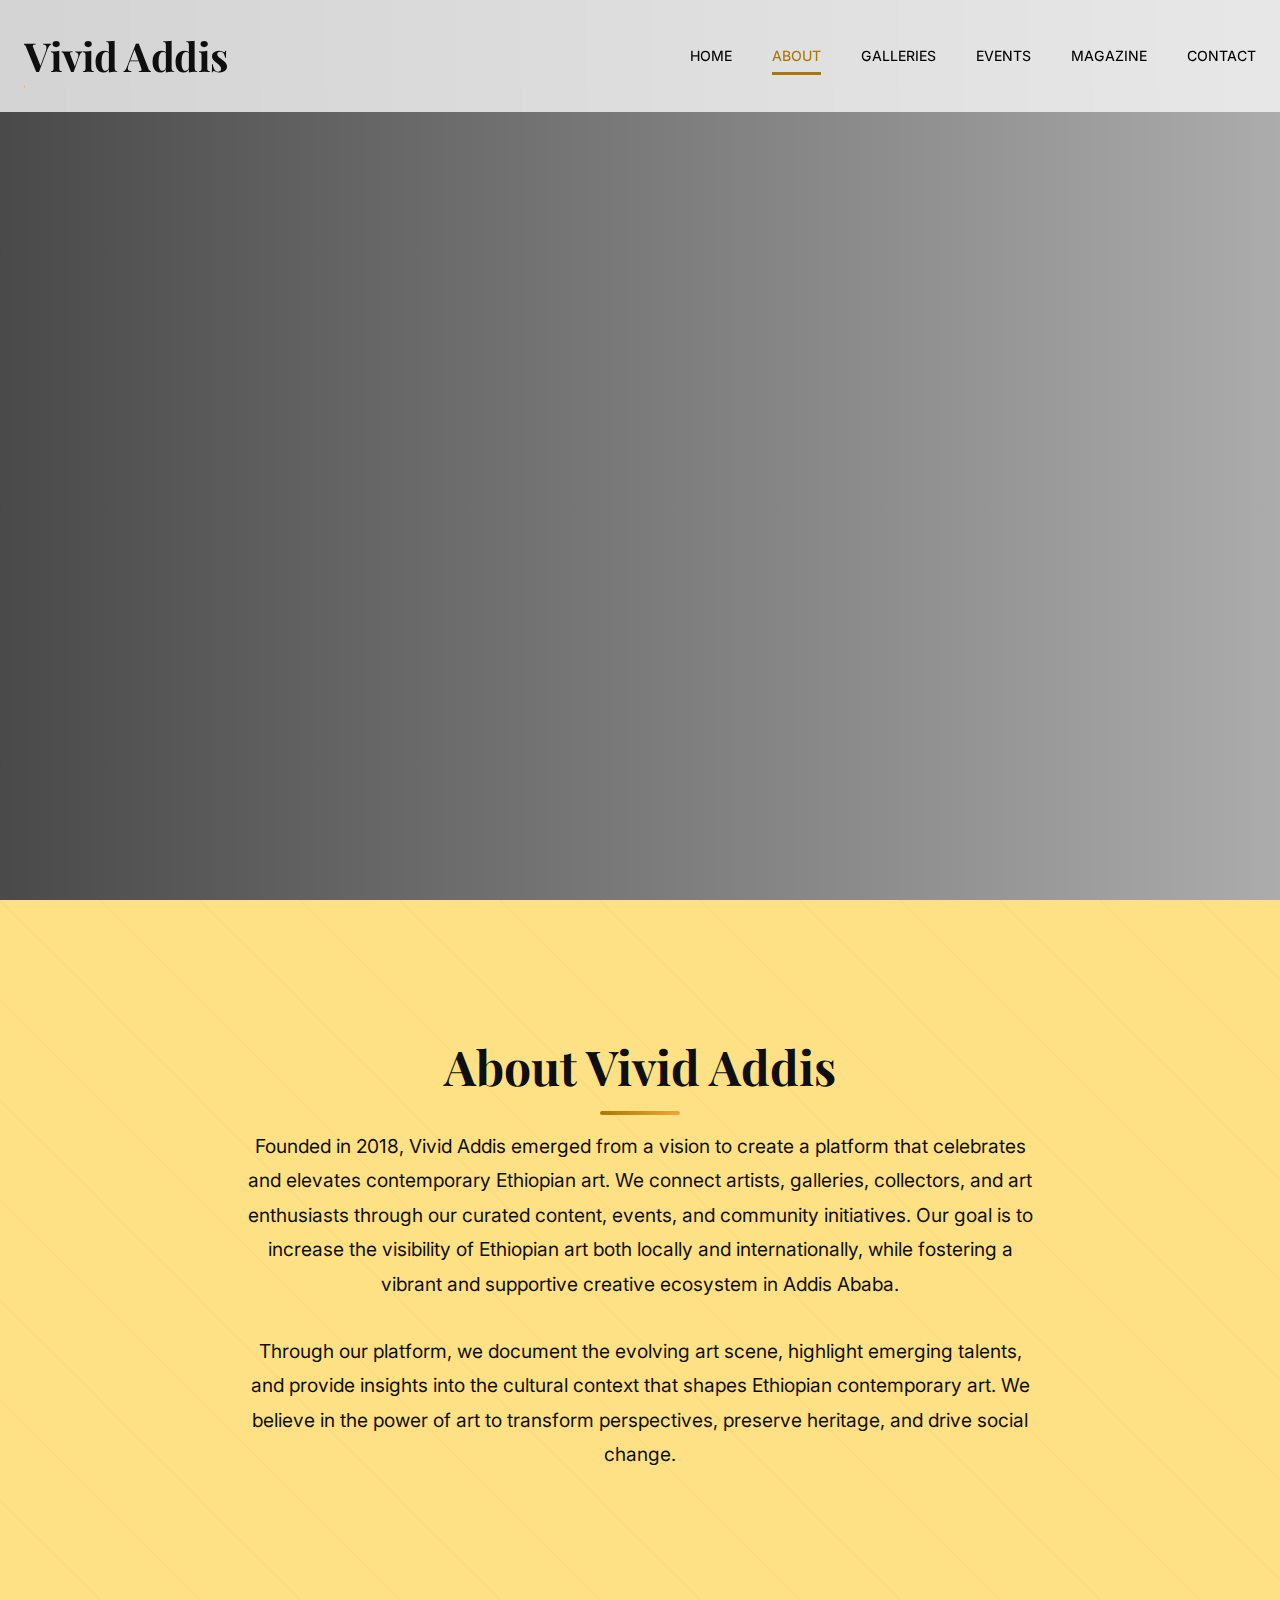
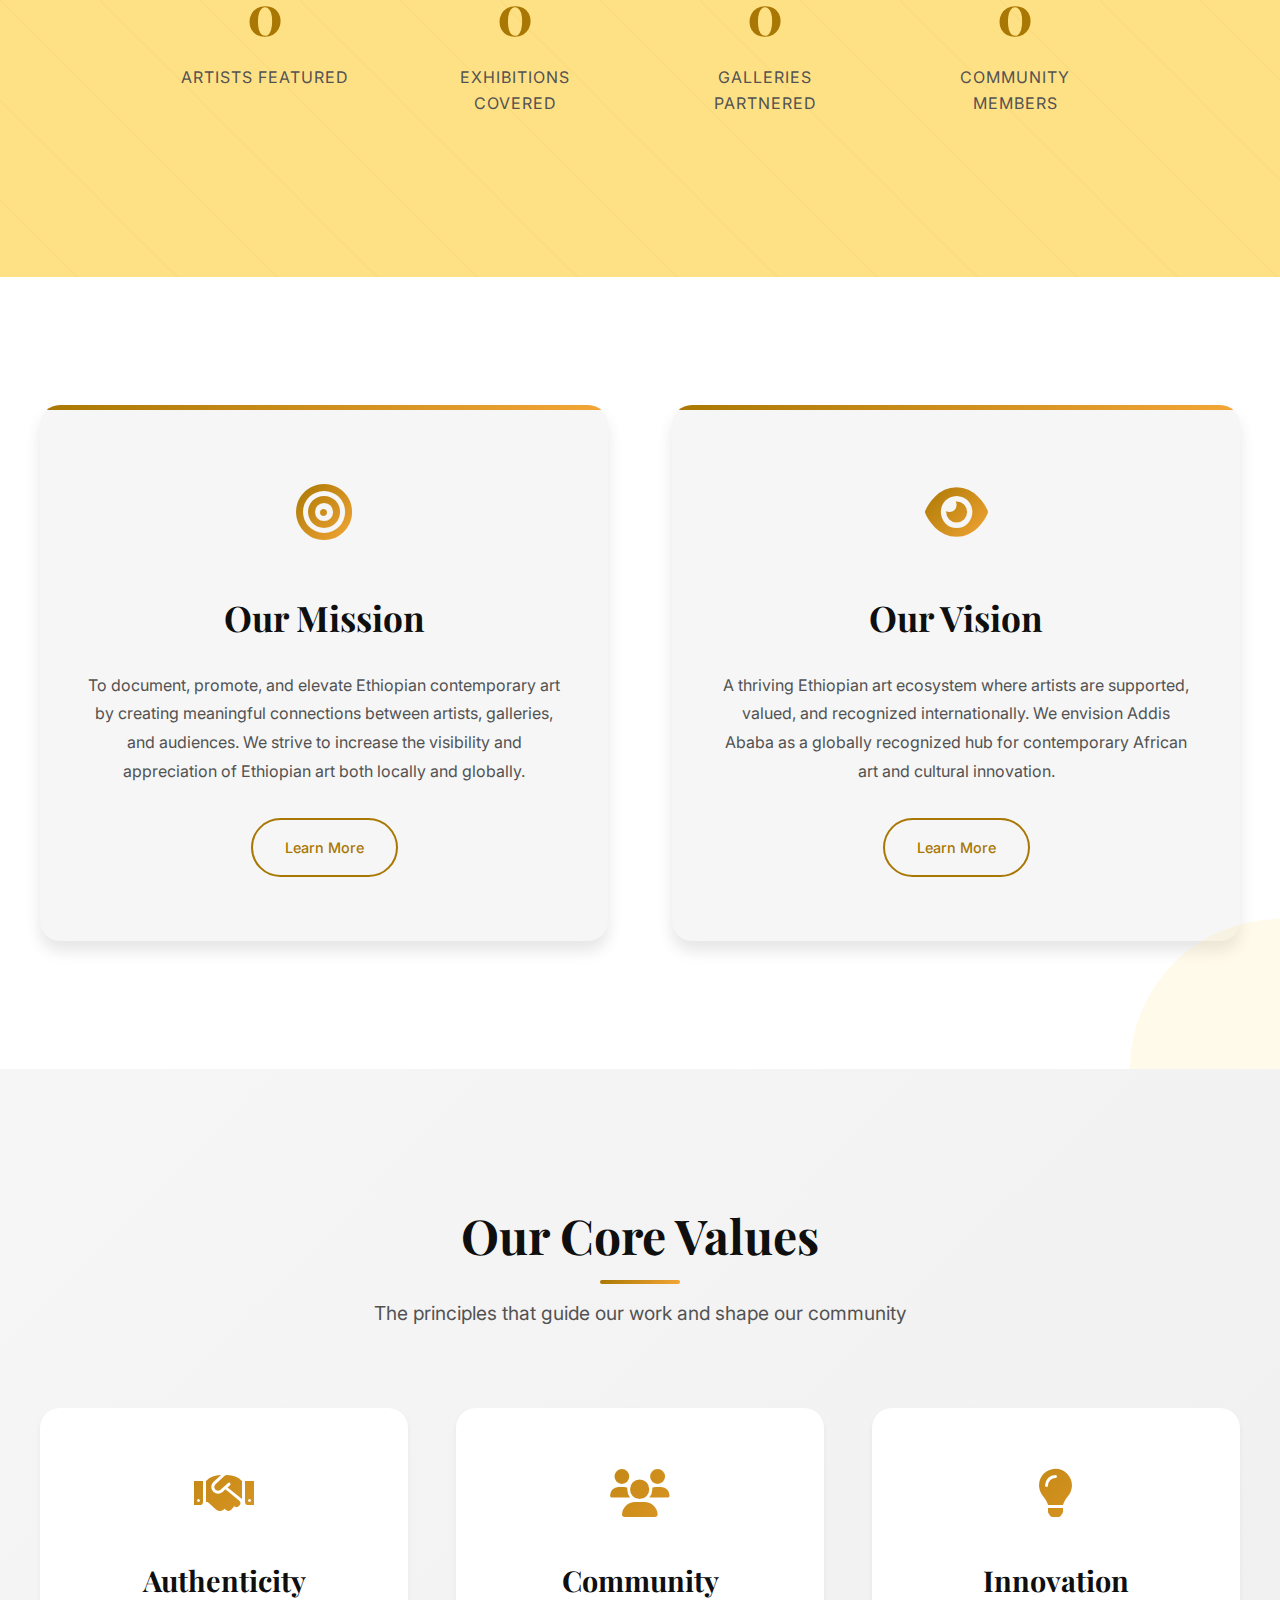
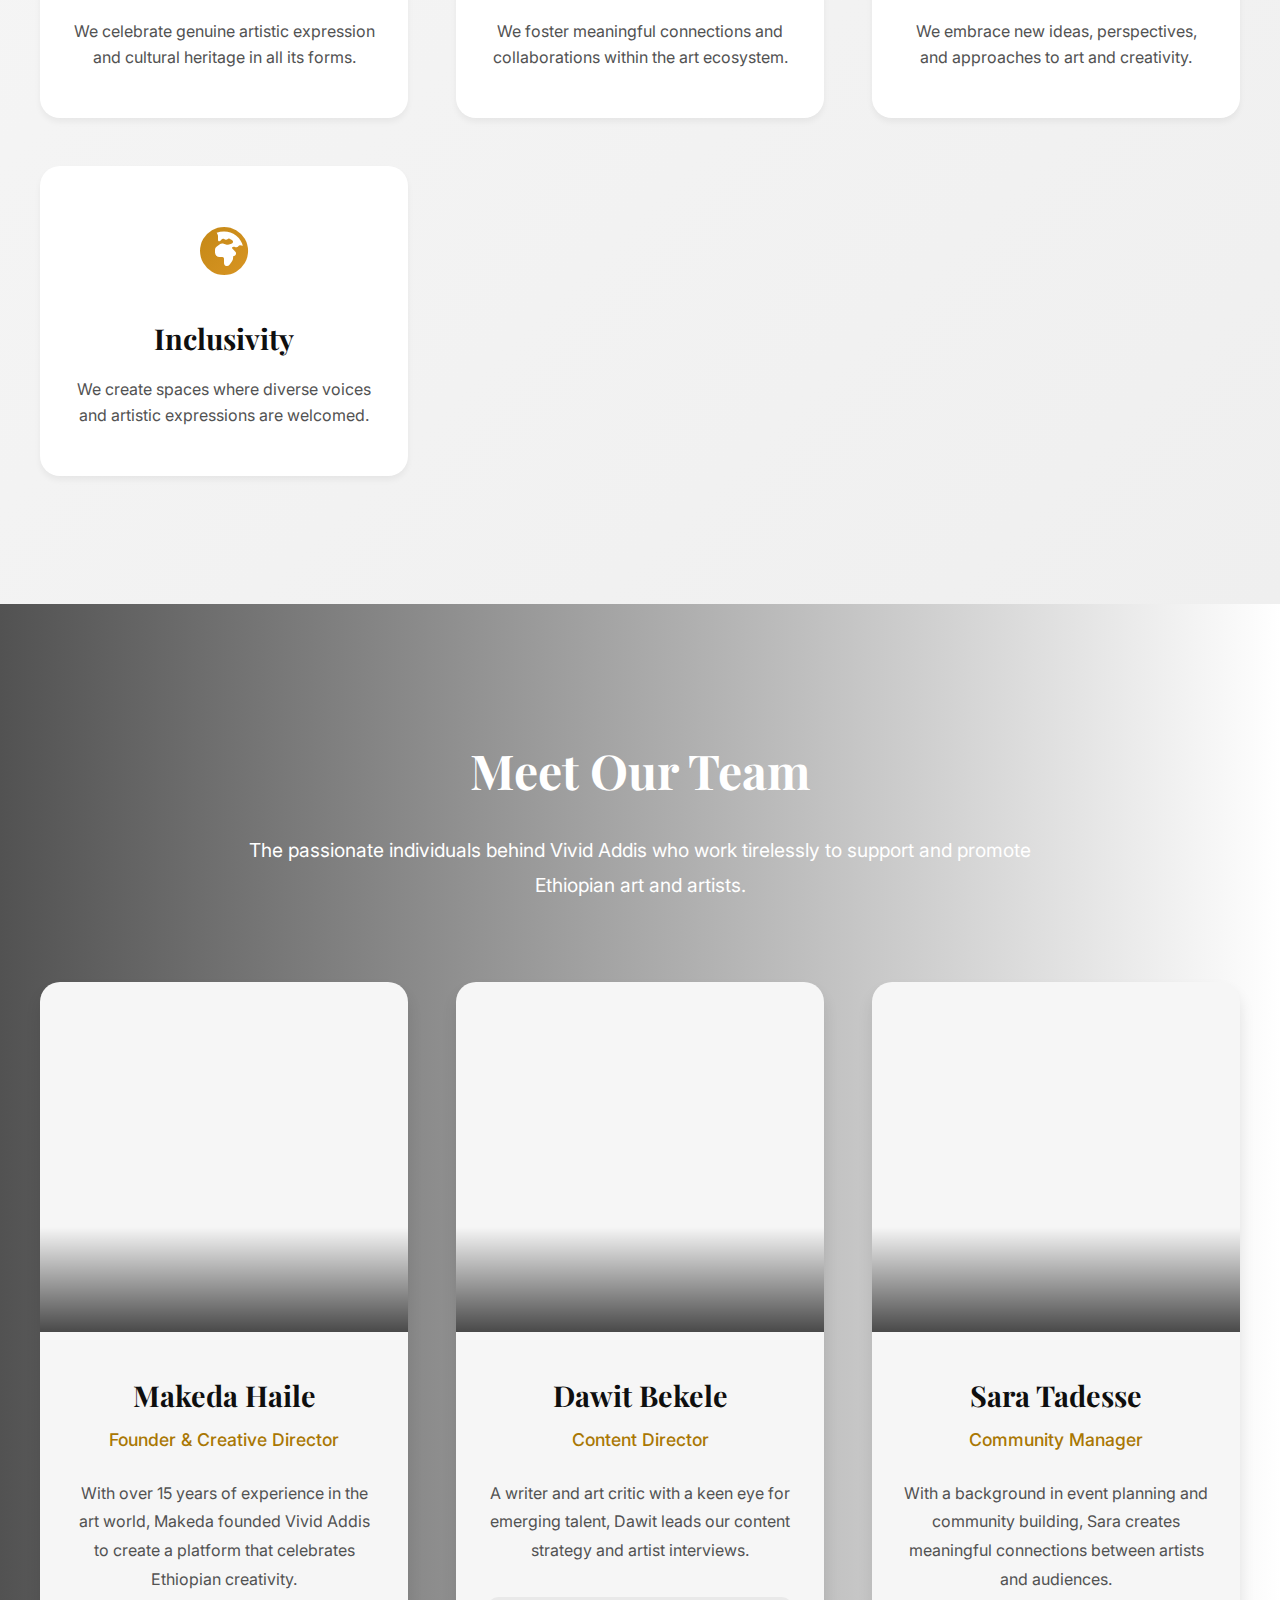
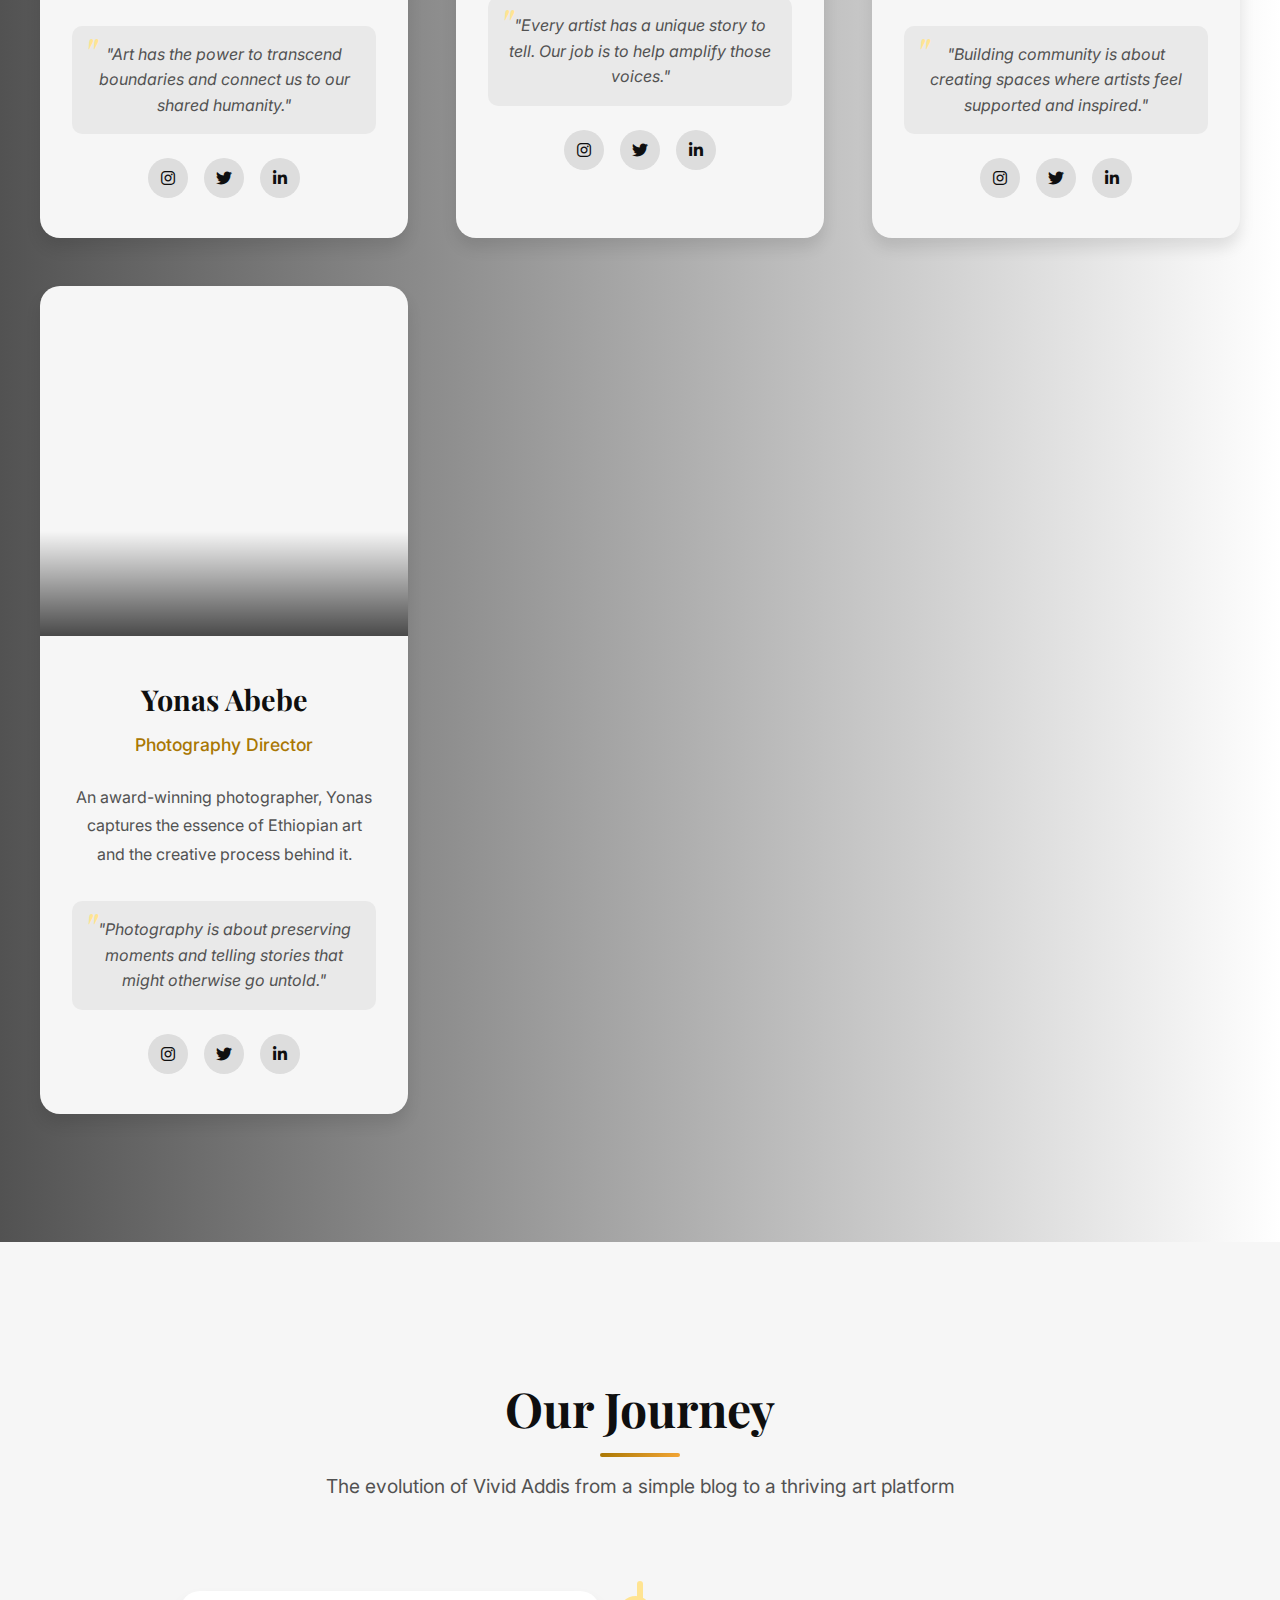
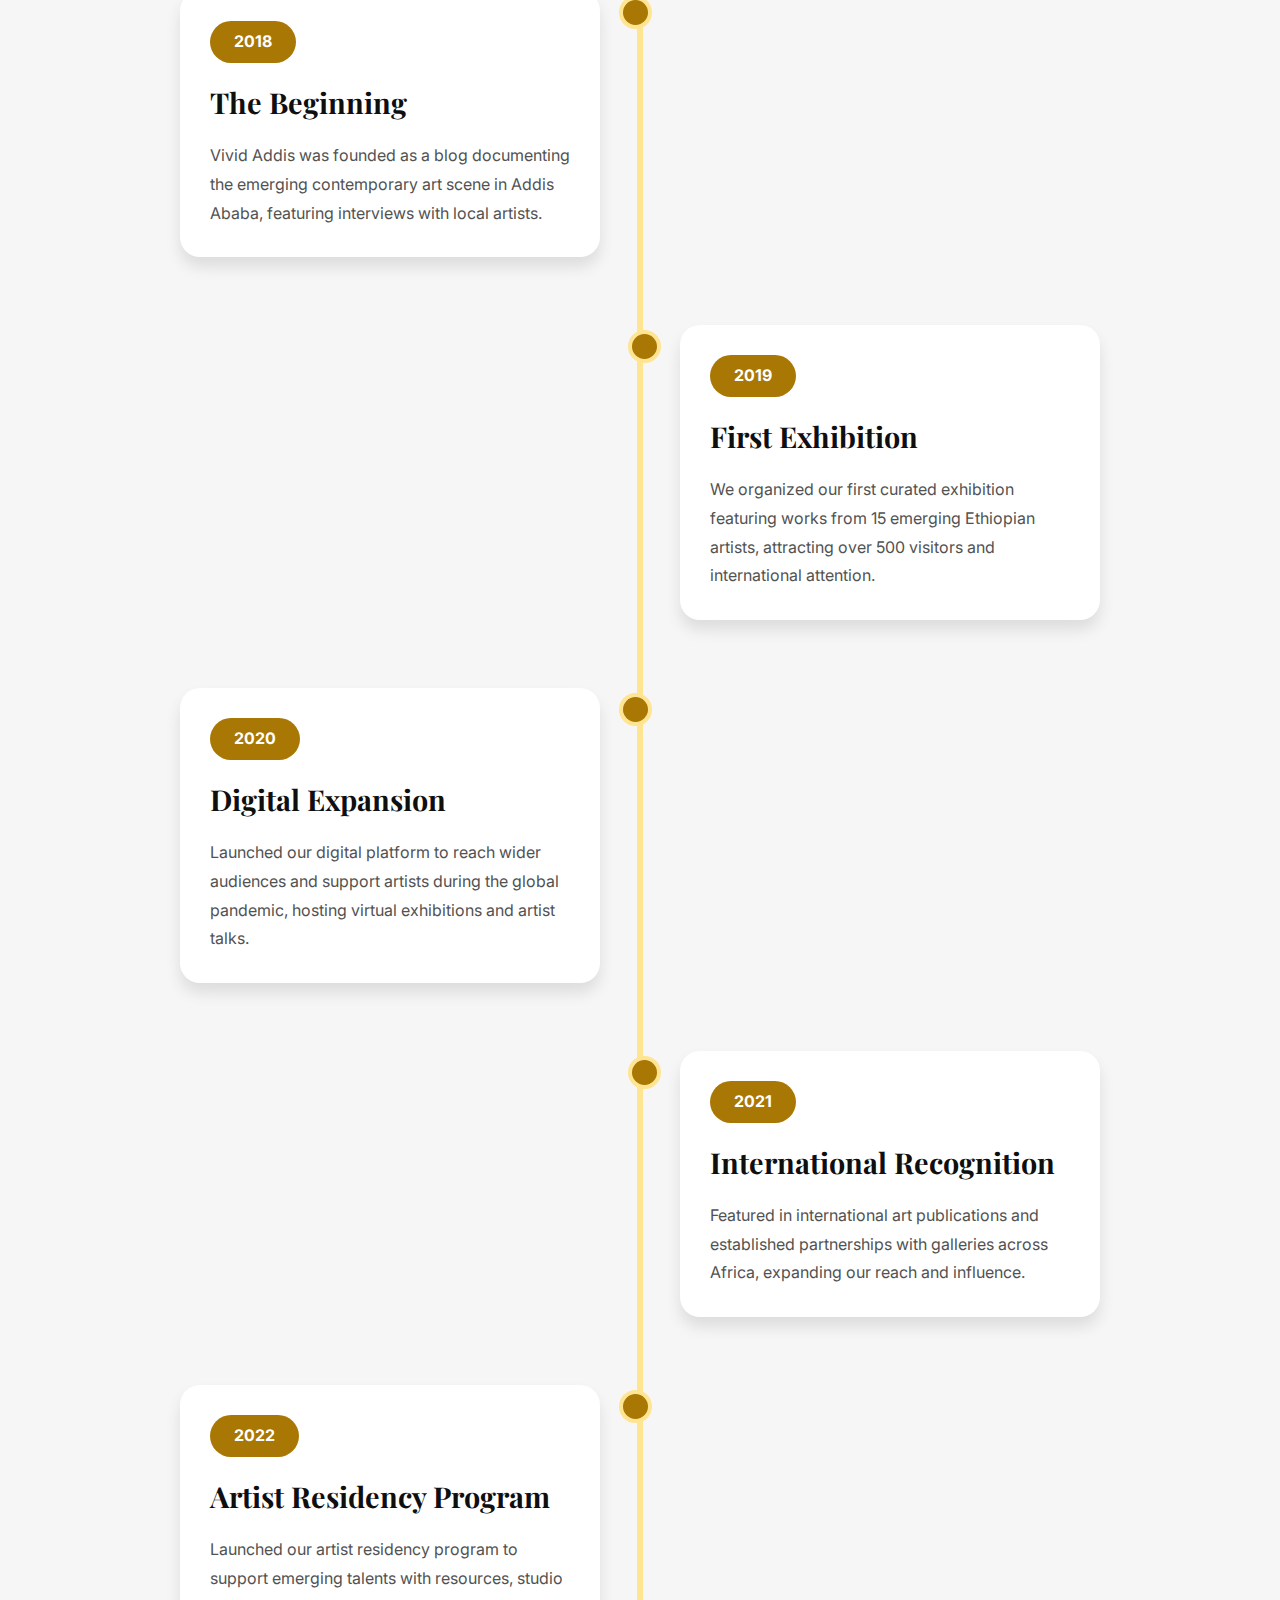
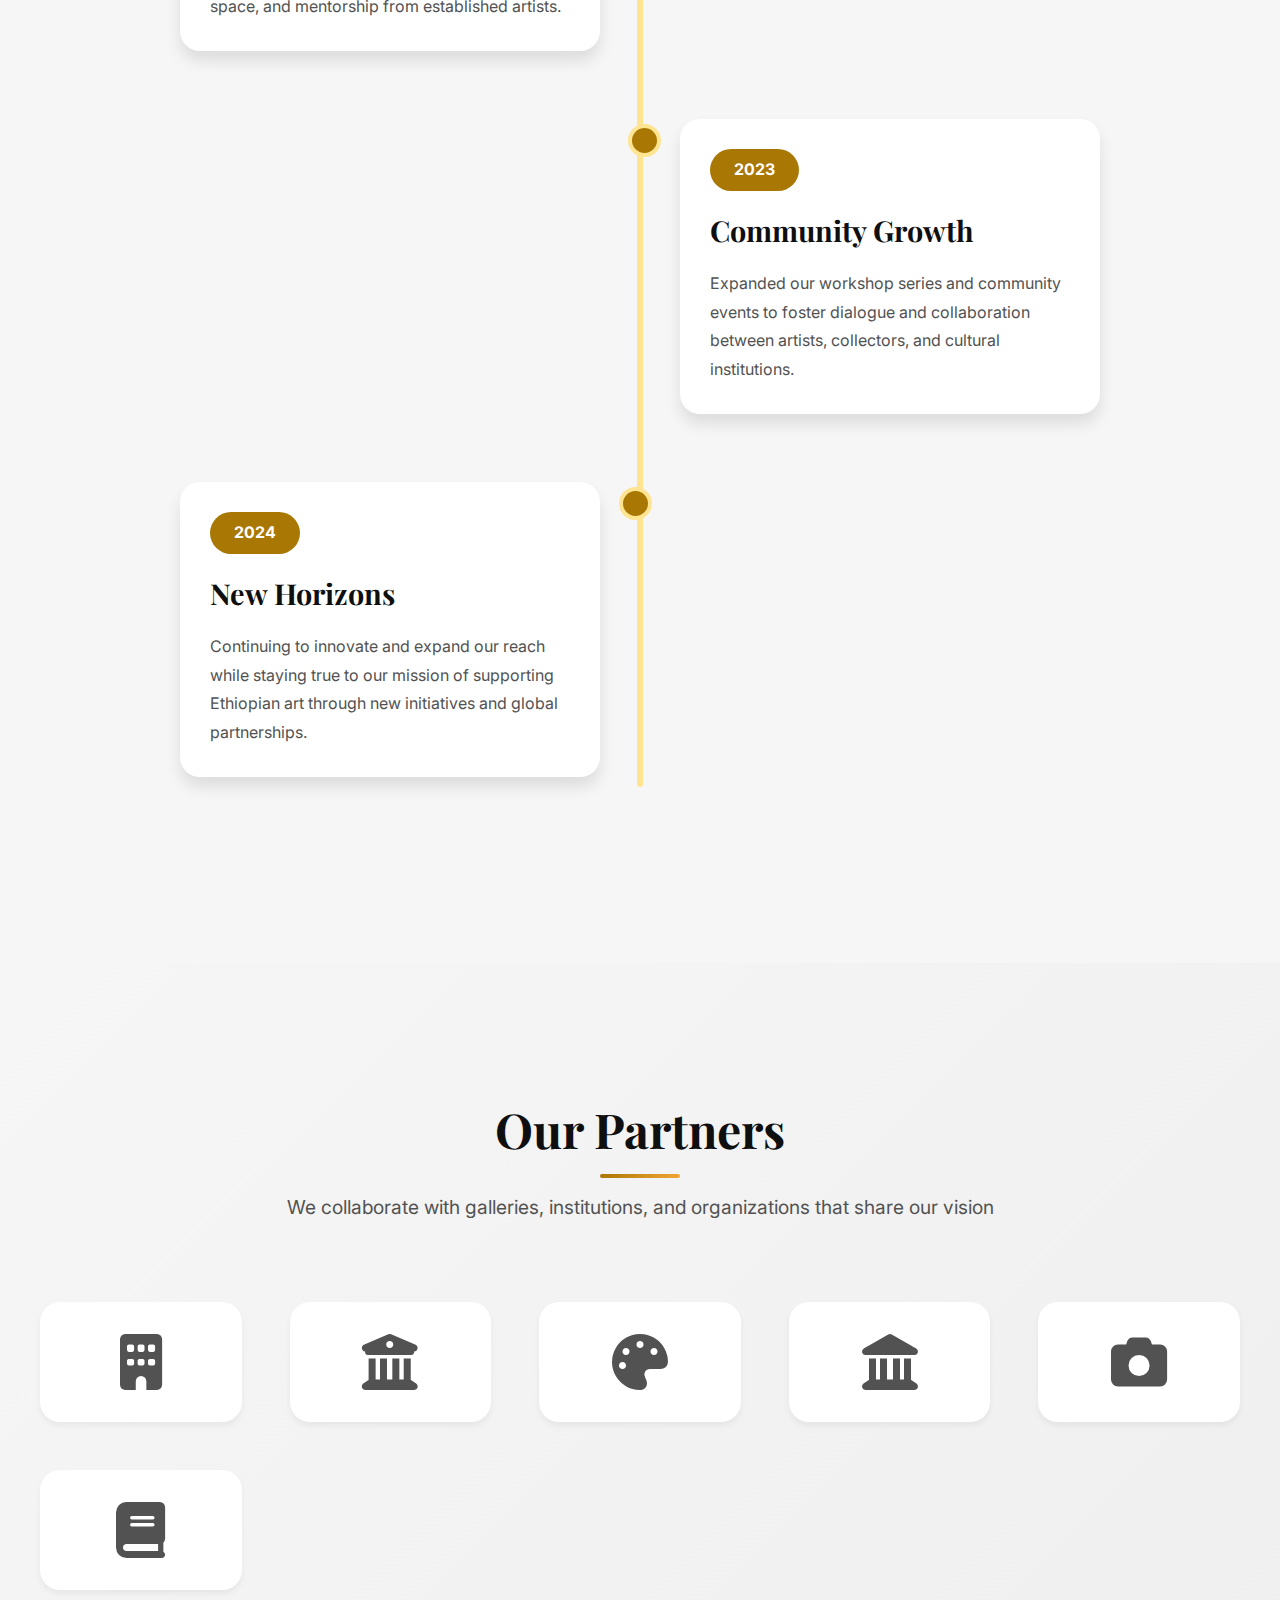
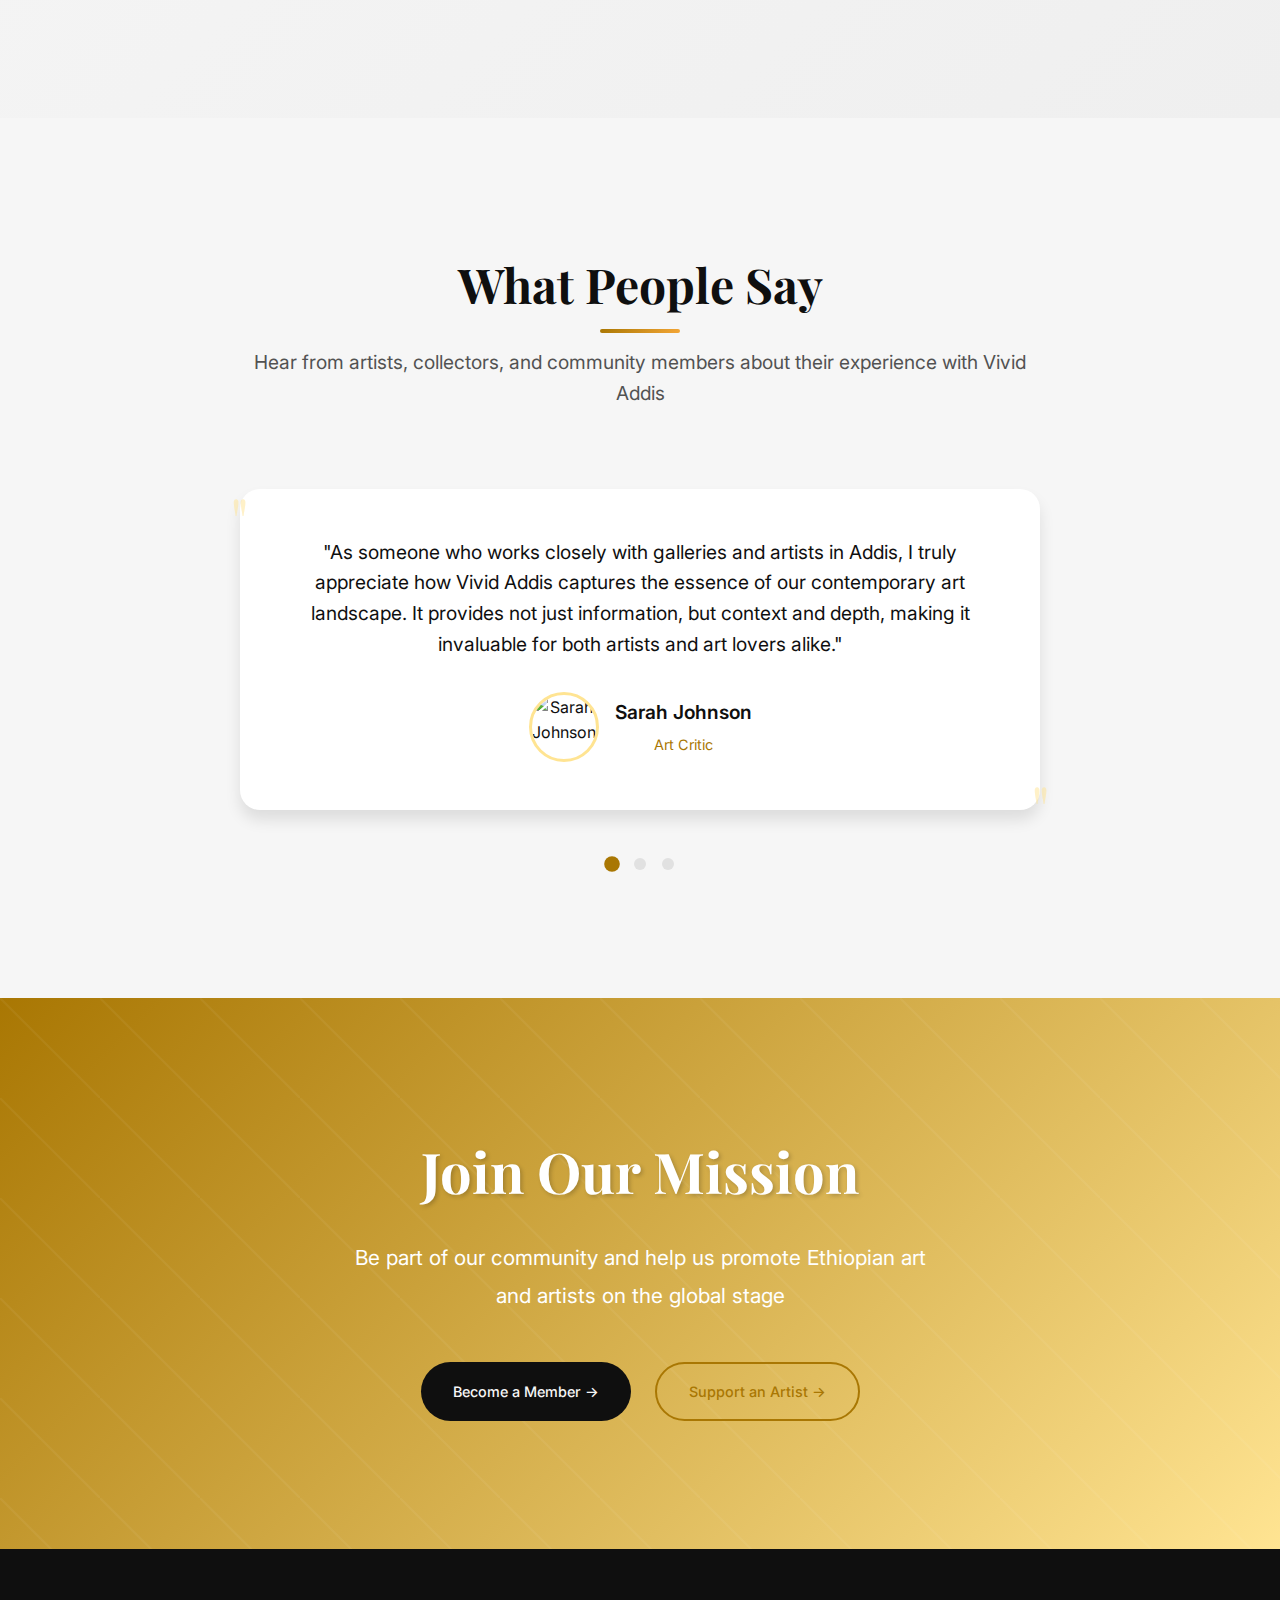
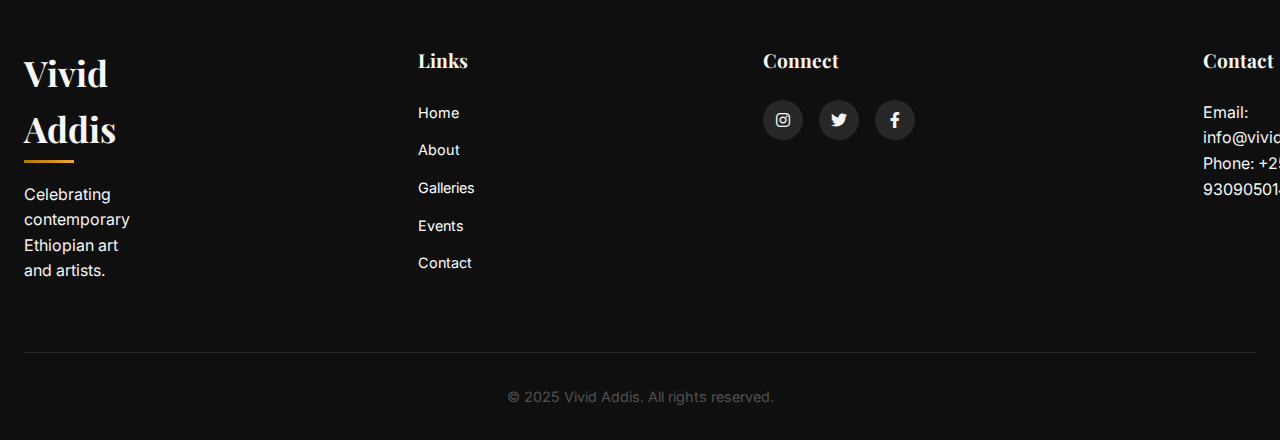
==== about.html @ bd0302ef "Add files via upload" ====
<!DOCTYPE html>
<html lang="en">
<head>
    <meta charset="UTF-8">
    <meta name="viewport" content="width=device-width, initial-scale=1.0">
    <link href="https://cdnjs.cloudflare.com/ajax/libs/font-awesome/6.0.0-beta3/css/all.min.css" rel="stylesheet">
    <link href="https://fonts.googleapis.com/css2?family=Space+Grotesk:wght@300;400;500;600;700&family=Inter:wght@300;400;500;600;700&family=Playfair+Display:wght@400;500;600;700&display=swap" rel="stylesheet">
    <link rel="stylesheet" href="https://cdnjs.cloudflare.com/ajax/libs/aos/2.3.4/aos.css" />
    <title>About - Vivid Addis</title>
    <style>
        :root {
           --bg-primary: #f6f6f6;
           --bg-secondary: #ffffff;
           --text-primary: #0f0f0f;
           --text-secondary: #525252;
           --accent: #a97703;
           --accent-light: #ffe492;
           --accent-gradient: linear-gradient(135deg, #a97703, #f4a636);
           --border: #e1e1e1;
           --font-heading: 'Playfair Display', serif;
           --font-body: 'Inter', sans-serif;
           --shadow-sm: 0 4px 6px rgba(0, 0, 0, 0.05);
           --shadow-md: 0 10px 15px rgba(0, 0, 0, 0.1);
           --shadow-lg: 0 20px 25px rgba(0, 0, 0, 0.15);
           --transition: all 0.3s cubic-bezier(0.25, 0.8, 0.25, 1);
        }

        * {
            margin: 0;
            padding: 0;
            box-sizing: border-box;
        }

        body {
            font-family: var(--font-body);
            background-color: var(--bg-primary);
            color: var(--text-primary);
            line-height: 1.6;
            overflow-x: hidden;
        }

        .navbar {
            position: fixed;
            width: 100%;
            top: 0;
            z-index: 1000;
            padding: 1.5rem;
            background: rgba(246, 246, 246, 0.8);
            backdrop-filter: blur(10px);
            transition: var(--transition);
        }

        .navbar.scrolled {
            padding: 1rem 1.5rem;
            background: rgba(246, 246, 246, 0.95);
            box-shadow: var(--shadow-sm);
        }

        .nav-container {
            max-width: 1800px;
            margin: 0 auto;
            display: flex;
            justify-content: space-between;
            align-items: center;
        }

        .nav-logo {
            font-family: var(--font-heading);
            font-size: 2.5rem;
            font-weight: 700;
            letter-spacing: -0.5px;
            position: relative;
            overflow: hidden;
        }

        .nav-logo::after {
            content: '';
            position: absolute;
            bottom: 0;
            left: 0;
            width: 100%;
            height: 3px;
            background: var(--accent-gradient);
            transform: translateX(-100%);
            transition: transform 0.3s ease;
        }

        .nav-logo:hover::after {
            transform: translateX(0);
        }

        .nav-links {
            display: flex;
            gap: 2.5rem;
        }

        .nav-links a {
            text-decoration: none;
            color: var(--text-primary);
            font-size: 0.88rem;
            font-weight: 450;
            text-transform: uppercase;
            letter-spacing: 0px;
            background-image: linear-gradient(to right, #f4a636, #a97703 50%, #000 50%);
            background-size: 200% 100%;
            background-position: -100%;
            display: inline-block;
            padding: 5px 0;
            position: relative;
            -webkit-background-clip: text;
            -webkit-text-fill-color: transparent;
            transition: all 0.3s ease-in-out;
        }

        .nav-links a:before{
            content: '';
            background: var(--accent);
            display: block;
            position: absolute;
            bottom: -3px;
            left: 0;
            width: 0;
            height: 3px;
            transition: all 0.3s ease-in-out;
        }

        .nav-links a:hover {
            background-position: 0;
        }

        .nav-links a:hover::before{
            width: 100%;
        }

        .nav-links a.active {
            color: var(--accent);
            background-image: none;
            -webkit-background-clip: unset;
            -webkit-text-fill-color: unset; 
        }

        .nav-links a.active:before {
            width: 100%;
            background: var(--accent);
        }

        .mobile-menu-btn {
            display: none;
            background: none;
            border: none;
            font-size: 1.5rem;
            color: var(--text-primary);
            cursor: pointer;
        }

        .hero {
            height: 100vh;
            display: flex;
            align-items: center;
            justify-content: center;
            padding: 0 1.5rem;
            position: relative;
            overflow: hidden;
        }

        .hero-bg {
            position: absolute;
            top: 0;
            left: 0;
            width: 100%;
            height: 100%;
            background: url('Image/about.jpeg') center / cover no-repeat;
            background-attachment: fixed;
            z-index: -1;
            transform: scale(1.1);
            transition: transform 0.5s ease-out;
        }

        .hero-overlay {
            position: absolute;
            top: 0;
            left: 0;
            width: 100%;
            height: 100%;
            background: linear-gradient(to right, rgba(0,0,0,0.7), rgba(0,0,0,0.3));
            z-index: -1;
        }

        .hero-content {
            max-width: 1200px;
            text-align: center;
            background: rgba(0, 0, 0, 0.3);
            border-radius: 24px;
            padding: 4rem 3rem;
            backdrop-filter: blur(5px);
            box-shadow: var(--shadow-lg);
            transform: translateY(30px);
            opacity: 0;
            animation: fadeUp 1s forwards 0.5s;
        }

        @keyframes fadeUp {
            to {
                opacity: 1;
                transform: translateY(0);
            }
        }

        .hero-subtitle {
            color: var(--accent-light);
            font-size: 1.2rem;
            text-transform: uppercase;
            letter-spacing: 3px;
            margin-bottom: 1.5rem;
            font-weight: 500;
        }

        .hero-title {
            font-family: var(--font-heading);
            font-size: 5rem;
            line-height: 1.1;
            margin-bottom: 2rem;
            font-weight: 700;
            color: antiquewhite;
            text-shadow: 2px 2px 5px rgba(0, 0, 0, 0.7);
        }

        .hero-description {
            font-size: 1.25rem;
            color: #ffffff;
            margin-bottom: 3rem;
            max-width: 700px;
            margin-left: auto;
            margin-right: auto;
        }

        .btn {
            display: inline-flex;
            align-items: center;
            padding: 1rem 2rem;
            background: var(--text-primary);
            color: var(--bg-primary);
            text-decoration: none;
            border-radius: 100px;
            font-weight: 500;
            font-size: 0.9rem;
            transition: transform 0.2s ease, box-shadow 0.2s ease;
            position: relative;
            overflow: hidden;
            z-index: 1;
        }

        .btn::before {
            content: '';
            position: absolute;
            top: 0;
            left: 0;
            width: 100%;
            height: 100%;
            background: var(--accent-gradient);
            z-index: -1;
            opacity: 0;
            transition: opacity 0.3s ease;
        }

        .btn:hover {
            transform: translateY(-3px);
            box-shadow: var(--shadow-md);
        }

        .btn:hover::before {
            opacity: 1;
        }

        .btn-outline {
            background: transparent;
            border: 2px solid var(--accent);
            color: var(--accent);
        }

        .btn-outline:hover {
            background: var(--accent);
            color: white;
        }

        .section-title {
            text-align: center;
            font-family: var(--font-heading);
            font-size: 3rem;
            margin-bottom: 1.5rem;
            position: relative;
            display: inline-block;
        }

        .section-title::after {
            content: '';
            position: absolute;
            bottom: -10px;
            left: 50%;
            transform: translateX(-50%);
            width: 80px;
            height: 4px;
            background: var(--accent-gradient);
            border-radius: 2px;
        }

        .section-subtitle {
            text-align: center;
            color: var(--text-secondary);
            font-size: 1.2rem;
            max-width: 800px;
            margin: 0 auto 4rem;
        }

        .section-header {
            text-align: center;
            margin-bottom: 5rem;
        }

        .about-intro {
            padding: 8rem 1.5rem;
            background: #ffe185;
            position: relative;
            overflow: hidden;
        }

        .about-intro::before {
            content: '';
            position: absolute;
            top: 0;
            left: 0;
            width: 100%;
            height: 100%;
            background: url('data:image/svg+xml;utf8,<svg width="100" height="100" viewBox="0 0 100 100" xmlns="http://www.w3.org/2000/svg"><path d="M0 0L100 100" stroke="rgba(169, 119, 3, 0.1)" stroke-width="2"/></svg>');
            opacity: 0.5;
        }

        .about-intro-container {
            max-width: 1200px;
            margin: 0 auto;
            text-align: center;
            position: relative;
        }

        .about-intro-title {
            font-family: var(--font-heading);
            font-size: 3rem;
            margin-bottom: 2rem;
        }

        .about-intro-text {
            font-size: 1.2rem;
            max-width: 800px;
            margin: 0 auto 2rem;
            line-height: 1.8;
        }

        .stats-container {
            display: flex;
            justify-content: space-around;
            flex-wrap: wrap;
            max-width: 1000px;
            margin: 4rem auto 0;
        }

        .stat-item {
            text-align: center;
            padding: 2rem;
            flex: 1;
            min-width: 200px;
        }

        .stat-number {
            font-size: 3.5rem;
            font-weight: 700;
            color: var(--accent);
            margin-bottom: 0.5rem;
            font-family: var(--font-heading);
        }

        .stat-label {
            font-size: 1rem;
            color: var(--text-secondary);
            text-transform: uppercase;
            letter-spacing: 1px;
        }

        .mission-vision {
            padding: 8rem 1.5rem;
            background: var(--bg-secondary);
            position: relative;
            overflow: hidden;
        }

        .mission-vision::after {
            content: '';
            position: absolute;
            bottom: 0;
            right: 0;
            width: 300px;
            height: 300px;
            background: var(--accent-light);
            opacity: 0.2;
            border-radius: 50%;
            transform: translate(150px, 150px);
        }

        .mission-vision-container {
            max-width: 1200px;
            margin: 0 auto;
            display: grid;
            grid-template-columns: 1fr 1fr;
            gap: 4rem;
            position: relative;
        }

        .mission-card, .vision-card {
            padding: 4rem 3rem;
            border-radius: 20px;
            background: var(--bg-primary);
            text-align: center;
            transition: transform 0.3s ease, box-shadow 0.3s ease;
            position: relative;
            overflow: hidden;
            box-shadow: var(--shadow-md);
        }

        .mission-card::before, .vision-card::before {
            content: '';
            position: absolute;
            top: 0;
            left: 0;
            width: 100%;
            height: 5px;
            background: var(--accent-gradient);
        }

        .mission-card:hover, .vision-card:hover {
            transform: translateY(-15px);
            box-shadow: var(--shadow-lg);
        }

        .card-icon {
            font-size: 3.5rem;
            margin-bottom: 2rem;
            position: relative;
            display: inline-block;
        }

        .card-icon i {
            background: var(--accent-gradient);
            -webkit-background-clip: text;
            -webkit-text-fill-color: transparent;
        }

        .card-icon::after {
            content: '';
            position: absolute;
            width: 70px;
            height: 70px;
            background: var(--accent-light);
            border-radius: 50%;
            z-index: -1;
            top: 50%;
            left: 50%;
            transform: translate(-50%, -50%);
            opacity: 0.3;
        }

        .card-title {
            font-family: var(--font-heading);
            font-size: 2.2rem;
            margin-bottom: 1.5rem;
        }

        .card-text {
            color: var(--text-secondary);
            margin-bottom: 2rem;
            line-height: 1.8;
        }

        .values-section {
            padding: 8rem 1.5rem;
            background: linear-gradient(135deg, #f6f6f6, #efefef);
            position: relative;
            overflow: hidden;
        }

        .values-container {
            max-width: 1200px;
            margin: 0 auto;
            position: relative;
        }

        .values-grid {
            display: grid;
            grid-template-columns: repeat(auto-fit, minmax(280px, 1fr));
            gap: 3rem;
            margin-top: 4rem;
        }

        .value-card {
            background: white;
            padding: 3rem 2rem;
            border-radius: 20px;
            text-align: center;
            transition: transform 0.3s ease, box-shadow 0.3s ease;
            box-shadow: var(--shadow-sm);
            position: relative;
            overflow: hidden;
        }

        .value-card::before {
            content: '';
            position: absolute;
            top: 0;
            left: 0;
            width: 100%;
            height: 100%;
            background: var(--accent-gradient);
            opacity: 0;
            transition: opacity 0.3s ease;
            z-index: 0;
        }

        .value-card:hover {
            transform: translateY(-10px);
            box-shadow: var(--shadow-md);
            color: white;
        }

        .value-card:hover::before {
            opacity: 1;
        }

        .value-card:hover .value-title,
        .value-card:hover .value-text {
            color: white;
            position: relative;
            z-index: 1;
        }

        .value-card:hover .value-icon {
            background: white;
            -webkit-background-clip: text;
            -webkit-text-fill-color: transparent;
            position: relative;
            z-index: 1;
        }

        .value-icon {
            font-size: 3rem;
            margin-bottom: 1.5rem;
            background: var(--accent-gradient);
            -webkit-background-clip: text;
            -webkit-text-fill-color: transparent;
        }

        .value-title {
            font-family: var(--font-heading);
            font-size: 1.8rem;
            margin-bottom: 1rem;
            transition: color 0.3s ease;
        }

        .value-text {
            color: var(--text-secondary);
            transition: color 0.3s ease;
        }

        .team-section {
            padding: 8rem 1.5rem;
            background: linear-gradient(to right, #525252, var(--bg-secondary));
            position: relative;
            overflow: hidden;
        }

        .team-container {
            max-width: 1200px;
            margin: 0 auto;
            position: relative;
        }

        .team-intro {
            text-align: center;
            max-width: 800px;
            margin: 0 auto 5rem;
            color: var(--bg-secondary);
        }

        .team-intro h2 {
            font-family: var(--font-heading);
            font-size: 3rem;
            margin-bottom: 1.5rem;
            color: white;
        }

        .team-intro p {
            font-size: 1.2rem;
            line-height: 1.8;
        }

        .team-grid {
            display: grid;
            grid-template-columns: repeat(auto-fit, minmax(280px, 1fr));
            gap: 3rem;
        }

        .team-member {
            background: var(--bg-primary);
            border-radius: 20px;
            overflow: hidden;
            transition: transform 0.3s ease, box-shadow 0.3s ease;
            box-shadow: var(--shadow-md);
            position: relative;
        }

        .team-member:hover {
            transform: translateY(-15px);
            box-shadow: var(--shadow-lg);
        }

        .member-image {
            height: 350px;
            background-size: cover;
            background-position: center;
            position: relative;
            overflow: hidden;
        }

        .member-image::after {
            content: '';
            position: absolute;
            bottom: 0;
            left: 0;
            width: 100%;
            height: 30%;
            background: linear-gradient(to top, rgba(0,0,0,0.7), transparent);
        }

        .member-info {
            padding: 2.5rem 2rem;
            text-align: center;
            position: relative;
        }

        .member-name {
            font-family: var(--font-heading);
            font-size: 1.8rem;
            margin-bottom: 0.5rem;
        }

        .member-role {
            color: var(--accent);
            font-weight: 500;
            margin-bottom: 1.5rem;
            font-size: 1.1rem;
        }

        .member-bio {
            color: var(--text-secondary);
            font-size: 1rem;
            margin-bottom: 2rem;
            line-height: 1.8;
        }

        .member-quote {
            font-style: italic;
            color: var(--text-secondary);
            margin: 1.5rem 0;
            padding: 1rem;
            background: rgba(0,0,0,0.05);
            border-radius: 10px;
            position: relative;
        }

        .member-quote::before {
            content: '"';
            font-size: 3rem;
            color: var(--accent-light);
            position: absolute;
            top: -10px;
            left: 10px;
            font-family: var(--font-heading);
        }

        .social-links-small {
            display: flex;
            justify-content: center;
            gap: 1rem;
        }

        .social-link-small {
            width: 40px;
            height: 40px;
            border-radius: 50%;
            background: rgba(0, 0, 0, 0.1);
            display: flex;
            align-items: center;
            justify-content: center;
            color: var(--text-primary);
            text-decoration: none;
            transition: all 0.3s ease;
            position: relative;
            overflow: hidden;
        }

        .social-link-small::before {
            content: '';
            position: absolute;
            top: 0;
            left: 0;
            width: 100%;
            height: 100%;
            background: var(--accent-gradient);
            opacity: 0;
            transition: opacity 0.3s ease;
            z-index: 0;
        }

        .social-link-small:hover {
            transform: translateY(-3px);
        }

        .social-link-small:hover::before {
            opacity: 1;
        }

        .social-link-small:hover i {
            color: white;
            position: relative;
            z-index: 1;
        }

        .history-section {
            padding: 8rem 1.5rem;
            background: var(--bg-primary);
            position: relative;
            overflow: hidden;
        }

        .history-container {
            max-width: 1200px;
            margin: 0 auto;
            position: relative;
        }

        .timeline {
            position: relative;
            max-width: 1000px;
            margin: 5rem auto 0;
        }

        .timeline::after {
            content: '';
            position: absolute;
            width: 6px;
            background: var(--accent-light);
            top: 0;
            bottom: 0;
            left: 50%;
            margin-left: -3px;
            border-radius: 3px;
        }

        .timeline-item {
            padding: 10px 40px;
            position: relative;
            width: 50%;
            box-sizing: border-box;
            margin-bottom: 3rem;
        }

        .timeline-item::after {
            content: '';
            position: absolute;
            width: 25px;
            height: 25px;
            right: -12px;
            background: var(--accent);
            border: 4px solid var(--accent-light);
            top: 15px;
            border-radius: 50%;
            z-index: 1;
            transition: all 0.3s ease;
        }

        .timeline-item:hover::after {
            transform: scale(1.2);
            box-shadow: 0 0 15px var(--accent-light);
        }

        .timeline-left {
            left: 0;
        }

        .timeline-right {
            left: 50%;
        }

        .timeline-left::after {
            right: -12px;
        }

        .timeline-right::after {
            left: -12px;
        }

        .timeline-content {
            padding: 30px;
            background: var(--bg-secondary);
            position: relative;
            border-radius: 20px;
            box-shadow: var(--shadow-md);
            transition: transform 0.3s ease, box-shadow 0.3s ease;
        }

        .timeline-content:hover {
            transform: translateY(-10px);
            box-shadow: var(--shadow-lg);
        }

        .timeline-year {
            display: inline-block;
            font-weight: 700;
            color: white;
            background: var(--accent);
            padding: 0.5rem 1.5rem;
            border-radius: 100px;
            margin-bottom: 1rem;
        }

        .timeline-title {
            font-family: var(--font-heading);
            font-size: 1.8rem;
            margin-bottom: 1rem;
        }

        .timeline-text {
            color: var(--text-secondary);
            line-height: 1.8;
        }

        .gallery-section {
            padding: 8rem 1.5rem;
            background: var(--bg-secondary);
            position: relative;
            overflow: hidden;
        }

        .gallery-container {
            max-width: 1200px;
            margin: 0 auto;
            position: relative;
        }

        .gallery-grid {
            display: grid;
            grid-template-columns: repeat(auto-fit, minmax(300px, 1fr));
            gap: 2rem;
            margin-top: 4rem;
        }

        .gallery-item {
            position: relative;
            height: 300px;
            border-radius: 20px;
            overflow: hidden;
            box-shadow: var(--shadow-md);
            transition: transform 0.3s ease, box-shadow 0.3s ease;
        }

        .gallery-item:hover {
            transform: translateY(-10px);
            box-shadow: var(--shadow-lg);
        }

        .gallery-image {
            width: 100%;
            height: 100%;
            object-fit: cover;
            transition: transform 0.5s ease;
        }

        .gallery-item:hover .gallery-image {
            transform: scale(1.1);
        }

        .gallery-overlay {
            position: absolute;
            top: 0;
            left: 0;
            width: 100%;
            height: 100%;
            background: linear-gradient(to top, rgba(0,0,0,0.7), transparent);
            display: flex;
            flex-direction: column;
            justify-content: flex-end;
            padding: 2rem;
            opacity: 0;
            transition: opacity 0.3s ease;
        }

        .gallery-item:hover .gallery-overlay {
            opacity: 1;
        }

        .gallery-title {
            color: white;
            font-family: var(--font-heading);
            font-size: 1.5rem;
            margin-bottom: 0.5rem;
        }

        .gallery-caption {
            color: rgba(255,255,255,0.8);
            font-size: 0.9rem;
        }

        .partners-section {
            padding: 8rem 1.5rem;
            background: linear-gradient(135deg, #f6f6f6, #efefef);
            position: relative;
            overflow: hidden;
        }

        .partners-container {
            max-width: 1200px;
            margin: 0 auto;
            text-align: center;
            position: relative;
        }

        .partners-intro {
            max-width: 800px;
            margin: 0 auto 5rem;
        }

        .partners-grid {
            display: grid;
            grid-template-columns: repeat(auto-fit, minmax(200px, 1fr));
            gap: 3rem;
            align-items: center;
        }

        .partner-logo {
            height: 120px;
            display: flex;
            align-items: center;
            justify-content: center;
            padding: 2rem;
            background: var(--bg-secondary);
            border-radius: 20px;
            box-shadow: var(--shadow-sm);
            transition: all 0.3s ease;
            position: relative;
            overflow: hidden;
        }

        .partner-logo::before {
            content: '';
            position: absolute;
            top: 0;
            left: 0;
            width: 100%;
            height: 5px;
            background: var(--accent-gradient);
            transform: translateY(-100%);
            transition: transform 0.3s ease;
        }

        .partner-logo:hover {
            transform: translateY(-10px);
            box-shadow: var(--shadow-md);
        }

        .partner-logo:hover::before {
            transform: translateY(0);
        }

        .partner-logo i {
            font-size: 3.5rem;
            color: var(--text-secondary);
            transition: color 0.3s ease;
        }

        .partner-logo:hover i {
            color: var(--accent);
        }

        .testimonials-section {
            padding: 8rem 1.5rem;
            background: var(--bg-primary);
            position: relative;
            overflow: hidden;
        }

        .testimonials-container {
            max-width: 1200px;
            margin: 0 auto;
            position: relative;
        }

        .testimonials-slider {
            max-width: 800px;
            margin: 4rem auto 0;
            position: relative;
        }

        .testimonial-slide {
            background: var(--bg-secondary);
            padding: 3rem;
            border-radius: 20px;
            box-shadow: var(--shadow-md);
            text-align: center;
            display: none;
        }

        .testimonial-slide.active {
            display: block;
            animation: fadeIn 0.5s forwards;
        }

        @keyframes fadeIn {
            from { opacity: 0; transform: translateY(20px); }
            to { opacity: 1; transform: translateY(0); }
        }

        .testimonial-quote {
            font-size: 1.2rem;
            
        }
        }

        .testimonial-quote {
            font-size: 1.2rem;
            color: var(--text-secondary);
            font-style: italic;
            line-height: 1.8;
            margin-bottom: 2rem;
            position: relative;
        }

        .testimonial-quote::before,
        .testimonial-quote::after {
            content: '"';
            font-size: 4rem;
            font-family: var(--font-heading);
            color: var(--accent-light);
            position: absolute;
            opacity: 0.5;
        }

        .testimonial-quote::before {
            top: -20px;
            left: -10px;
        }

        .testimonial-quote::after {
            bottom: -50px;
            right: -10px;
        }

        .testimonial-author {
            display: flex;
            align-items: center;
            justify-content: center;
            gap: 1rem;
            margin-top: 2rem;
        }

        .author-avatar {
            width: 70px;
            height: 70px;
            border-radius: 50%;
            overflow: hidden;
            border: 3px solid var(--accent-light);
        }

        .author-avatar img {
            width: 100%;
            height: 100%;
            object-fit: cover;
        }

        .author-info h4 {
            font-weight: 600;
            font-size: 1.2rem;
            margin-bottom: 0.3rem;
        }

        .author-info p {
            color: var(--accent);
            font-size: 0.9rem;
        }

        .slider-controls {
            display: flex;
            justify-content: center;
            gap: 1rem;
            margin-top: 3rem;
        }

        .slider-dot {
            width: 12px;
            height: 12px;
            border-radius: 50%;
            background: var(--border);
            cursor: pointer;
            transition: all 0.3s ease;
        }

        .slider-dot.active {
            background: var(--accent);
            transform: scale(1.3);
        }

        .cta-section {
            padding: 8rem 1.5rem;
            text-align: center;
            background: linear-gradient(135deg, var(--accent), var(--accent-light));
            color: white;
            position: relative;
            overflow: hidden;
        }

        .cta-section::before {
            content: '';
            position: absolute;
            top: 0;
            left: 0;
            width: 100%;
            height: 100%;
            background: url('data:image/svg+xml;utf8,<svg width="100" height="100" viewBox="0 0 100 100" xmlns="http://www.w3.org/2000/svg"><path d="M0 0L100 100" stroke="rgba(255, 255, 255, 0.1)" stroke-width="2"/></svg>');
            opacity: 0.5;
        }

        .cta-content {
            max-width: 800px;
            margin: 0 auto;
            position: relative;
        }

        .cta-title {
            font-family: var(--font-heading);
            font-size: 3.5rem;
            margin-bottom: 1.5rem;
            text-shadow: 2px 2px 4px rgba(0,0,0,0.2);
        }

        .cta-description {
            margin-bottom: 3rem;
            font-size: 1.3rem;
            line-height: 1.8;
            max-width: 600px;
            margin-left: auto;
            margin-right: auto;
        }

        .cta-buttons {
            display: flex;
            justify-content: center;
            gap: 1.5rem;
            flex-wrap: wrap;
        }

        .footer {
            background: #0f0f0f;
            color: var(--bg-primary);
            padding: 6rem 1.5rem 2rem;
            margin-top: 0rem;
            position: relative;
        }

        .footer-grid {
            max-width: 1600px;
            margin: 0 auto;
            display: flex;
            grid-template-columns: repeat(auto-fit, minmax(250px, 1fr));
            gap: 18rem;
        }

        .footer-heading {
            font-family: var(--font-heading);
            font-size: 1.2rem;
            margin-bottom: 1.5rem;
        }

        .footer-vivid {
            font-family: var(--font-heading);
            font-size: 2.2rem;
            margin-bottom: 1.5rem;
            position: relative;
            display: inline-block;
        }

        .footer-vivid::after {
            content: '';
            position: absolute;
            bottom: -5px;
            left: 0;
            width: 50px;
            height: 3px;
            background: var(--accent-gradient);
        }

        .footer-links {
            list-style: none;
        }

        .footer-links li {
            margin-bottom: 0.75rem;
        }

        .footer-links a {
            color: #ffffff;
            text-decoration: none;
            font-size: 0.9rem;
            transition: all 0.3s ease;
            position: relative;
            display: inline-block;
        }

        .footer-links a::after {
            content: '';
            position: absolute;
            bottom: -3px;
            left: 0;
            width: 0;
            height: 2px;
            background: var(--accent);
            transition: width 0.3s ease;
        }

        .footer-links a:hover {
            color: var(--accent);
        }

        .footer-links a:hover::after {
            width: 100%;
        }

        .social-links {
            display: flex;
            gap: 1rem;
        }

        .social-link {
            width: 40px;
            height: 40px;
            border-radius: 50%;
            background: rgba(255, 255, 255, 0.1);
            display: flex;
            align-items: center;
            justify-content: center;
            color: var(--bg-primary);
            text-decoration: none;
            transition: all 0.3s ease;
            position: relative;
            overflow: hidden;
        }

        .social-link::before {
            content: '';
            position: absolute;
            top: 0;
            left: 0;
            width: 100%;
            height: 100%;
            background: var(--accent-gradient);
            opacity: 0;
            transition: opacity 0.3s ease;
            z-index: 0;
        }

        .social-link:hover {
            transform: translateY(-3px);
        }

        .social-link:hover::before {
            opacity: 1;
        }

        .social-link:hover i {
            color: white;
            position: relative;
            z-index: 1;
        }

        .copyright {
            text-align: center;
            color: var(--text-secondary);
            font-size: 0.9rem;
            margin-top: 4rem;
            padding-top: 2rem;
            border-top: 1px solid rgba(255, 255, 255, 0.1);
        }

        .scroll-top {
            position: fixed;
            bottom: 30px;
            right: 30px;
            width: 50px;
            height: 50px;
            background: var(--accent);
            color: white;
            border-radius: 50%;
            display: flex;
            align-items: center;
            justify-content: center;
            cursor: pointer;
            opacity: 0;
            visibility: hidden;
            transition: all 0.3s ease;
            box-shadow: var(--shadow-md);
            z-index: 100;
        }

        .scroll-top.visible {
            opacity: 1;
            visibility: visible;
        }

        .scroll-top:hover {
            background: var(--text-primary);
            transform: translateY(-5px);
        }

        @media (max-width: 1024px) {
            .hero-title {
                font-size: 4rem;
            }
            
            .footer-grid {
                gap: 5rem;
            }
        }

        @media (max-width: 768px) {
            .hero-title {
                font-size: 3rem;
            }

            .nav-links {
                display: none;
            }

            .mobile-menu-btn {
                display: block;
            }

            .mission-vision-container {
                grid-template-columns: 1fr;
            }

            .team-grid {
                grid-template-columns: 1fr;
            }

            .timeline::after {
                left: 31px;
            }

            .timeline-item {
                width: 100%;
                padding-left: 70px;
                padding-right: 25px;
            }

            .timeline-item::after {
                left: 18px;
            }

            .timeline-right {
                left: 0;
            }

            .footer-grid {
                flex-direction: column;
                gap: 3rem;
            }

            .section-title {
                font-size: 2.5rem;
            }

            .cta-title {
                font-size: 2.8rem;
            }
        }

        @media (max-width: 480px) {
            .hero-title {
                font-size: 2.5rem;
            }

            .hero-content {
                padding: 2rem 1.5rem;
            }

            .section-title {
                font-size: 2rem;
            }

            .cta-title {
                font-size: 2.2rem;
            }

            .stat-item {
                min-width: 150px;
            }

            .stat-number {
                font-size: 2.5rem;
            }
        }
    </style>
</head>
<body>
    <nav class="navbar">
        <div class="nav-container">
            <div class="nav-logo">Vivid Addis</div>
            <div class="nav-links">
                <a href="index.html">Home</a>
                <a class="active" href="about.html">About</a>
                <a href="galleries.html">Galleries</a>
                <a href="events.html">Events</a>
                <a href="magazine.html">Magazine</a>
                <a href="contact.html">Contact</a>
            </div>
            <button class="mobile-menu-btn">
                <i class="fas fa-bars"></i>
            </button>
        </div>
    </nav>

    <section class="hero">
        <div class="hero-bg"></div>
        <div class="hero-overlay"></div>
        <div class="hero-content">
            <div class="hero-subtitle">Discover Our Story</div>
            <h1 class="hero-title">Celebrating Ethiopian Art</h1>
            <p class="hero-description">
                Founded with passion and purpose, Vivid Addis connects artists, galleries, and art enthusiasts to elevate Ethiopian contemporary art on the global stage.
            </p>
            <a href="#about-intro" class="btn">Explore Our Journey →</a>
        </div>
    </section>

    <section id="about-intro" class="about-intro">
        <div class="about-intro-container" data-aos="fade-up">
            <h2 class="section-title">About Vivid Addis</h2>
            <p class="about-intro-text">
                Founded in 2018, Vivid Addis emerged from a vision to create a platform that celebrates and elevates contemporary Ethiopian art. We connect artists, galleries, collectors, and art enthusiasts through our curated content, events, and community initiatives. Our goal is to increase the visibility of Ethiopian art both locally and internationally, while fostering a vibrant and supportive creative ecosystem in Addis Ababa.
            </p>
            <p class="about-intro-text">
                Through our platform, we document the evolving art scene, highlight emerging talents, and provide insights into the cultural context that shapes Ethiopian contemporary art. We believe in the power of art to transform perspectives, preserve heritage, and drive social change.
            </p>
            <div class="stats-container">
                <div class="stat-item" data-aos="fade-up" data-aos-delay="100">
                    <div class="stat-number" data-count="120">0</div>
                    <div class="stat-label">Artists Featured</div>
                </div>
                <div class="stat-item" data-aos="fade-up" data-aos-delay="200">
                    <div class="stat-number" data-count="45">0</div>
                    <div class="stat-label">Exhibitions Covered</div>
                </div>
                <div class="stat-item" data-aos="fade-up" data-aos-delay="300">
                    <div class="stat-number" data-count="25">0</div>
                    <div class="stat-label">Galleries Partnered</div>
                </div>
                <div class="stat-item" data-aos="fade-up" data-aos-delay="400">
                    <div class="stat-number" data-count="15000">0</div>
                    <div class="stat-label">Community Members</div>
                </div>
            </div>
        </div>
    </section>

    <section class="mission-vision">
        <div class="mission-vision-container">
            <div class="mission-card" data-aos="fade-right">
                <div class="card-icon">
                    <i class="fas fa-bullseye"></i>
                </div>
                <h3 class="card-title">Our Mission</h3>
                <p class="card-text">
                    To document, promote, and elevate Ethiopian contemporary art by creating meaningful connections between artists, galleries, and audiences. We strive to increase the visibility and appreciation of Ethiopian art both locally and globally.
                </p>
                <a href="#" class="btn btn-outline">Learn More</a>
            </div>
            <div class="vision-card" data-aos="fade-left">
                <div class="card-icon">
                    <i class="fas fa-eye"></i>
                </div>
                <h3 class="card-title">Our Vision</h3>
                <p class="card-text">
                    A thriving Ethiopian art ecosystem where artists are supported, valued, and recognized internationally. We envision Addis Ababa as a globally recognized hub for contemporary African art and cultural innovation.
                </p>
                <a href="#" class="btn btn-outline">Learn More</a>
            </div>
        </div>
    </section>

    <section class="values-section">
        <div class="values-container">
            <div class="section-header">
                <h2 class="section-title">Our Core Values</h2>
                <p class="section-subtitle">The principles that guide our work and shape our community</p>
            </div>
            <div class="values-grid">
                <div class="value-card" data-aos="fade-up" data-aos-delay="100">
                    <div class="value-icon">
                        <i class="fas fa-handshake"></i>
                    </div>
                    <h3 class="value-title">Authenticity</h3>
                    <p class="value-text">We celebrate genuine artistic expression and cultural heritage in all its forms.</p>
                </div>
                <div class="value-card" data-aos="fade-up" data-aos-delay="200">
                    <div class="value-icon">
                        <i class="fas fa-users"></i>
                    </div>
                    <h3 class="value-title">Community</h3>
                    <p class="value-text">We foster meaningful connections and collaborations within the art ecosystem.</p>
                </div>
                <div class="value-card" data-aos="fade-up" data-aos-delay="300">
                    <div class="value-icon">
                        <i class="fas fa-lightbulb"></i>
                    </div>
                    <h3 class="value-title">Innovation</h3>
                    <p class="value-text">We embrace new ideas, perspectives, and approaches to art and creativity.</p>
                </div>
                <div class="value-card" data-aos="fade-up" data-aos-delay="400">
                    <div class="value-icon">
                        <i class="fas fa-globe-africa"></i>
                    </div>
                    <h3 class="value-title">Inclusivity</h3>
                    <p class="value-text">We create spaces where diverse voices and artistic expressions are welcomed.</p>
                </div>
            </div>
        </div>
    </section>

    <section class="team-section">
        <div class="team-container">
            <div class="team-intro">
                <h2>Meet Our Team</h2>
                <p>The passionate individuals behind Vivid Addis who work tirelessly to support and promote Ethiopian art and artists.</p>
            </div>
            <div class="team-grid">
                <div class="team-member" data-aos="fade-up" data-aos-delay="100">
                    <div class="member-image" style="background-image: url('https://images.unsplash.com/photo-1573497019940-1c28c88b4f3e?q=80&w=1974&auto=format&fit=crop');"></div>
                    <div class="member-info">
                        <h3 class="member-name">Makeda Haile</h3>
                        <p class="member-role">Founder & Creative Director</p>
                        <p class="member-bio">With over 15 years of experience in the art world, Makeda founded Vivid Addis to create a platform that celebrates Ethiopian creativity.</p>
                        <div class="member-quote">
                            "Art has the power to transcend boundaries and connect us to our shared humanity."
                        </div>
                        <div class="social-links-small">
                            <a href="#" class="social-link-small"><i class="fab fa-instagram"></i></a>
                            <a href="#" class="social-link-small"><i class="fab fa-twitter"></i></a>
                            <a href="#" class="social-link-small"><i class="fab fa-linkedin-in"></i></a>
                        </div>
                    </div>
                </div>
                <div class="team-member" data-aos="fade-up" data-aos-delay="200">
                    <div class="member-image" style="background-image: url('https://images.unsplash.com/photo-1560250097-0b93528c311a?q=80&w=1974&auto=format&fit=crop');"></div>
                    <div class="member-info">
                        <h3 class="member-name">Dawit Bekele</h3>
                        <p class="member-role">Content Director</p>
                        <p class="member-bio">A writer and art critic with a keen eye for emerging talent, Dawit leads our content strategy and artist interviews.</p>
                        <div class="member-quote">
                            "Every artist has a unique story to tell. Our job is to help amplify those voices."
                        </div>
                        <div class="social-links-small">
                            <a href="#" class="social-link-small"><i class="fab fa-instagram"></i></a>
                            <a href="#" class="social-link-small"><i class="fab fa-twitter"></i></a>
                            <a href="#" class="social-link-small"><i class="fab fa-linkedin-in"></i></a>
                        </div>
                    </div>
                </div>
                <div class="team-member" data-aos="fade-up" data-aos-delay="300">
                    <div class="member-image" style="background-image: url('https://images.unsplash.com/photo-1580489944761-15a19d654956?q=80&w=1961&auto=format&fit=crop');"></div>
                    <div class="member-info">
                        <h3 class="member-name">Sara Tadesse</h3>
                        <p class="member-role">Community Manager</p>
                        <p class="member-bio">With a background in event planning and community building, Sara creates meaningful connections between artists and audiences.</p>
                        <div class="member-quote">
                            "Building community is about creating spaces where artists feel supported and inspired."
                        </div>
                        <div class="social-links-small">
                            <a href="#" class="social-link-small"><i class="fab fa-instagram"></i></a>
                            <a href="#" class="social-link-small"><i class="fab fa-twitter"></i></a>
                            <a href="#" class="social-link-small"><i class="fab fa-linkedin-in"></i></a>
                        </div>
                    </div>
                </div>
                <div class="team-member" data-aos="fade-up" data-aos-delay="400">
                    <div class="member-image" style="background-image: url('https://images.unsplash.com/photo-1507003211169-0a1dd7228f2d?q=80&w=1974&auto=format&fit=crop');"></div>
                    <div class="member-info">
                        <h3 class="member-name">Yonas Abebe</h3>
                        <p class="member-role">Photography Director</p>
                        <p class="member-bio">An award-winning photographer, Yonas captures the essence of Ethiopian art and the creative process behind it.</p>
                        <div class="member-quote">
                            "Photography is about preserving moments and telling stories that might otherwise go untold."
                        </div>
                        <div class="social-links-small">
                            <a href="#" class="social-link-small"><i class="fab fa-instagram"></i></a>
                            <a href="#" class="social-link-small"><i class="fab fa-twitter"></i></a>
                            <a href="#" class="social-link-small"><i class="fab fa-linkedin-in"></i></a>
                        </div>
                    </div>
                </div>
            </div>
        </div>
    </section>

    <section class="history-section">
        <div class="history-container">
            <div class="section-header">
                <h2 class="section-title">Our Journey</h2>
                <p class="section-subtitle">The evolution of Vivid Addis from a simple blog to a thriving art platform</p>
            </div>
            <div class="timeline">
                <div class="timeline-item timeline-left" data-aos="fade-right">
                    <div class="timeline-content">
                        <div class="timeline-year">2018</div>
                        <h3 class="timeline-title">The Beginning</h3>
                        <p class="timeline-text">Vivid Addis was founded as a blog documenting the emerging contemporary art scene in Addis Ababa, featuring interviews with local artists.</p>
                    </div>
                </div>
                <div class="timeline-item timeline-right" data-aos="fade-left">
                    <div class="timeline-content">
                        <div class="timeline-year">2019</div>
                        <h3 class="timeline-title">First Exhibition</h3>
                        <p class="timeline-text">We organized our first curated exhibition featuring works from 15 emerging Ethiopian artists, attracting over 500 visitors and international attention.</p>
                    </div>
                </div>
                <div class="timeline-item timeline-left" data-aos="fade-right">
                    <div class="timeline-content">
                        <div class="timeline-year">2020</div>
                        <h3 class="timeline-title">Digital Expansion</h3>
                        <p class="timeline-text">Launched our digital platform to reach wider audiences and support artists during the global pandemic, hosting virtual exhibitions and artist talks.</p>
                    </div>
                </div>
                <div class="timeline-item timeline-right" data-aos="fade-left">
                    <div class="timeline-content">
                        <div class="timeline-year">2021</div>
                        <h3 class="timeline-title">International Recognition</h3>
                        <p class="timeline-text">Featured in international art publications and established partnerships with galleries across Africa, expanding our reach and influence.</p>
                    </div>
                </div>
                <div class="timeline-item timeline-left" data-aos="fade-right">
                    <div class="timeline-content">
                        <div class="timeline-year">2022</div>
                        <h3 class="timeline-title">Artist Residency Program</h3>
                        <p class="timeline-text">Launched our artist residency program to support emerging talents with resources, studio space, and mentorship from established artists.</p>
                    </div>
                </div>
                <div class="timeline-item timeline-right" data-aos="fade-left">
                    <div class="timeline-content">
                        <div class="timeline-year">2023</div>
                        <h3 class="timeline-title">Community Growth</h3>
                        <p class="timeline-text">Expanded our workshop series and community events to foster dialogue and collaboration between artists, collectors, and cultural institutions.</p>
                    </div>
                </div>
                <div class="timeline-item timeline-left" data-aos="fade-right">
                    <div class="timeline-content">
                        <div class="timeline-year">2024</div>
                        <h3 class="timeline-title">New Horizons</h3>
                        <p class="timeline-text">Continuing to innovate and expand our reach while staying true to our mission of supporting Ethiopian art through new initiatives and global partnerships.</p>
                    </div>
                </div>
            </div>
        </div>
    </section>



    <section class="partners-section">
        <div class="partners-container">
            <div class="section-header">
                <h2 class="section-title">Our Partners</h2>
                <p class="section-subtitle">We collaborate with galleries, institutions, and organizations that share our vision</p>
            </div>
            <div class="partners-grid">
                <div class="partner-logo" data-aos="fade-up" data-aos-delay="100">
                    <i class="fas fa-building"></i>
                </div>
                <div class="partner-logo" data-aos="fade-up" data-aos-delay="200">
                    <i class="fas fa-university"></i>
                </div>
                <div class="partner-logo" data-aos="fade-up" data-aos-delay="300">
                    <i class="fas fa-palette"></i>
                </div>
                <div class="partner-logo" data-aos="fade-up" data-aos-delay="400">
                    <i class="fas fa-landmark"></i>
                </div>
                <div class="partner-logo" data-aos="fade-up" data-aos-delay="500">
                    <i class="fas fa-camera"></i>
                </div>
                <div class="partner-logo" data-aos="fade-up" data-aos-delay="600">
                    <i class="fas fa-book"></i>
                </div>
            </div>
        </div>
    </section>

    <section class="testimonials-section">
        <div class="testimonials-container">
            <div class="section-header">
                <h2 class="section-title">What People Say</h2>
                <p class="section-subtitle">Hear from artists, collectors, and community members about their experience with Vivid Addis</p>
            </div>
            <div class="testimonials-slider">
                <div class="testimonial-slide active">
                    <p class="testimonial-quote">
                        "As someone who works closely with galleries and artists in Addis, I truly appreciate how Vivid Addis captures the essence of our contemporary art landscape. It provides not just information, but context and depth, making it invaluable for both artists and art lovers alike."
                    </p>
                    <div class="testimonial-author">
                        <div class="author-avatar">
                            <img src="https://images.unsplash.com/photo-1494790108377-be9c29b29330?q=80&w=1974&auto=format&fit=crop" alt="Sarah Johnson">
                        </div>
                        <div class="author-info">
                            <h4>Sarah Johnson</h4>
                            <p>Art Critic</p>
                        </div>
                    </div>
                </div>
                <div class="testimonial-slide">
                    <p class="testimonial-quote">
                        "I discovered so many amazing art events and workshops through this platform. It has given me the exposure I needed to connect with other artists and share my work. A fantastic resource for anyone looking to immerse themselves in Addis Ababa's art community!"
                    </p>
                    <div class="testimonial-author">
                        <div class="author-avatar">
                            <img src="https://images.unsplash.com/photo-1507003211169-0a1dd7228f2d?q=80&w=1974&auto=format&fit=crop" alt="Michael Chen">
                        </div>
                        <div class="author-info">
                            <h4>Michael Chen</h4>
                            <p>Collector</p>
                        </div>
                    </div>
                </div>
                <div class="testimonial-slide">
                    <p class="testimonial-quote">
                        "I've been collecting art for years, and I can't emphasize enough how helpful Vivid Addis is in discovering new talent and understanding the local art trends. It's the perfect mix of being informative and inspiring."
                    </p>
                    <div class="testimonial-author">
                        <div class="author-avatar">
                            <img src="https://images.unsplash.com/photo-1573496359142-b8d87734a5a2?q=80&w=1976&auto=format&fit=crop" alt="Selam Aregawi">
                        </div>
                        <div class="author-info">
                            <h4>Selam Aregawi</h4>
                            <p>Collector</p>
                        </div>
                    </div>
                </div>
            </div>
            <div class="slider-controls">
                <div class="slider-dot active" data-slide="0"></div>
                <div class="slider-dot" data-slide="1"></div>
                <div class="slider-dot" data-slide="2"></div>
            </div>
        </div>
    </section>

    <section class="cta-section">
        <div class="cta-content">
            <h2 class="cta-title">Join Our Mission</h2>
            <p class="cta-description">Be part of our community and help us promote Ethiopian art and artists on the global stage</p>
            <div class="cta-buttons">
                <a href="#" class="btn">Become a Member →</a>
                <a href="#" class="btn btn-outline">Support an Artist →</a>
            </div>
        </div>
    </section>

    <footer class="footer">
        <div class="footer-grid">
            <div>
                <h3 class="footer-vivid">Vivid Addis</h3>
                <p>Celebrating contemporary Ethiopian art and artists.</p>
            </div>
            <div>
                <h3 class="footer-heading">Links</h3>
                <ul class="footer-links">
                    <li><a href="index.html">Home</a></li>
                    <li><a href="about.html">About</a></li>
                    <li><a href="galleries.html">Galleries</a></li>
                    <li><a href="events.html">Events</a></li>
                    <li><a href="contact.html">Contact</a></li>
                </ul>
            </div>
            <div>
                <h3 class="footer-heading">Connect</h3>
                <div class="social-links">
                    <a href="#" class="social-link"><i class="fab fa-instagram"></i></a>
                    <a href="#" class="social-link"><i class="fab fa-twitter"></i></a>
                    <a href="#" class="social-link"><i class="fab fa-facebook-f"></i></a>
                </div>
            </div>
            <div>
                <h3 class="footer-heading">Contact</h3>
                <p>Email: info@vividaddis.com</p>
                <p>Phone: +251 930905014</p>
            </div>
        </div>
        <div class="copyright">
            © 2025 Vivid Addis. All rights reserved.
        </div>
    </footer>

    <div class="scroll-top">
        <i class="fas fa-arrow-up"></i>
    </div>

    <script src="https://cdnjs.cloudflare.com/ajax/libs/aos/2.3.4/aos.js"></script>
    <script>
        // Initialize AOS animation library
        document.addEventListener('DOMContentLoaded', function() {
            AOS.init({
                duration: 800,
                easing: 'ease-in-out',
                once: true,
                mirror: false
            });

            // Navbar scroll effect
            const navbar = document.querySelector('.navbar');
            window.addEventListener('scroll', function() {
                if (window.scrollY > 100) {
                    navbar.classList.add('scrolled');
                } else {
                    navbar.classList.remove('scrolled');
                }
            });

            // Scroll to top button
            const scrollTopBtn = document.querySelector('.scroll-top');
            window.addEventListener('scroll', function() {
                if (window.scrollY > 500) {
                    scrollTopBtn.classList.add('visible');
                } else {
                    scrollTopBtn.classList.remove('visible');
                }
            });

            scrollTopBtn.addEventListener('click', function() {
                window.scrollTo({
                    top: 0,
                    behavior: 'smooth'
                });
            });

            // Testimonial slider
            const testimonialSlides = document.querySelectorAll('.testimonial-slide');
            const sliderDots = document.querySelectorAll('.slider-dot');
            
            sliderDots.forEach(dot => {
                dot.addEventListener('click', function() {
                    const slideIndex = this.getAttribute('data-slide');
                    
                    // Hide all slides
                    testimonialSlides.forEach(slide => {
                        slide.classList.remove('active');
                    });
                    
                    // Remove active class from all dots
                    sliderDots.forEach(dot => {
                        dot.classList.remove('active');
                    });
                    
                    // Show selected slide and activate dot
                    testimonialSlides[slideIndex].classList.add('active');
                    this.classList.add('active');
                });
            });

            // Auto-rotate testimonials
            let currentSlide = 0;
            const totalSlides = testimonialSlides.length;
            
            setInterval(() => {
                currentSlide = (currentSlide + 1) % totalSlides;
                
                // Hide all slides
                testimonialSlides.forEach(slide => {
                    slide.classList.remove('active');
                });
                
                // Remove active class from all dots
                sliderDots.forEach(dot => {
                    dot.classList.remove('active');
                });
                
                // Show current slide and activate dot
                testimonialSlides[currentSlide].classList.add('active');
                sliderDots[currentSlide].classList.add('active');
            }, 5000);

            // Animate stats counter
            const statNumbers = document.querySelectorAll('.stat-number');
            
            function animateCounter(el) {
                const target = parseInt(el.getAttribute('data-count'));
                const duration = 2000; // 2 seconds
                const step = target / (duration / 16); // 60fps
                let current = 0;
                
                const timer = setInterval(() => {
                    current += step;
                    if (current > target) {
                        el.textContent = target.toLocaleString();
                        clearInterval(timer);
                    } else {
                        el.textContent = Math.floor(current).toLocaleString();
                    }
                }, 16);
            }
            
            // Intersection Observer for stats
            const statsObserver = new IntersectionObserver((entries) => {
                entries.forEach(entry => {
                    if (entry.isIntersecting) {
                        const statElements = entry.target.querySelectorAll('.stat-number');
                        statElements.forEach(el => {
                            animateCounter(el);
                        });
                        statsObserver.unobserve(entry.target);
                    }
                });
            }, { threshold: 0.5 });
            
            const statsContainer = document.querySelector('.stats-container');
            if (statsContainer) {
                statsObserver.observe(statsContainer);
            }

            // Parallax effect for hero background
            const heroSection = document.querySelector('.hero');
            const heroBg = document.querySelector('.hero-bg');
            
            window.addEventListener('scroll', function() {
                const scrollPosition = window.scrollY;
                if (scrollPosition < heroSection.offsetHeight) {
                    heroBg.style.transform = `scale(1.1) translateY(${scrollPosition * 0.4}px)`;
                }
            });

            // Mobile menu toggle
            const mobileMenuBtn = document.querySelector('.mobile-menu-btn');
            const navLinks = document.querySelector('.nav-links');
            
            mobileMenuBtn.addEventListener('click', function() {
                navLinks.style.display = navLinks.style.display === 'flex' ? 'none' : 'flex';
            });
        });
    </script>
<script data-cfasync="false" src="/cdn-cgi/scripts/5c5dd728/cloudflare-static/email-decode.min.js"></script></body>
</html>
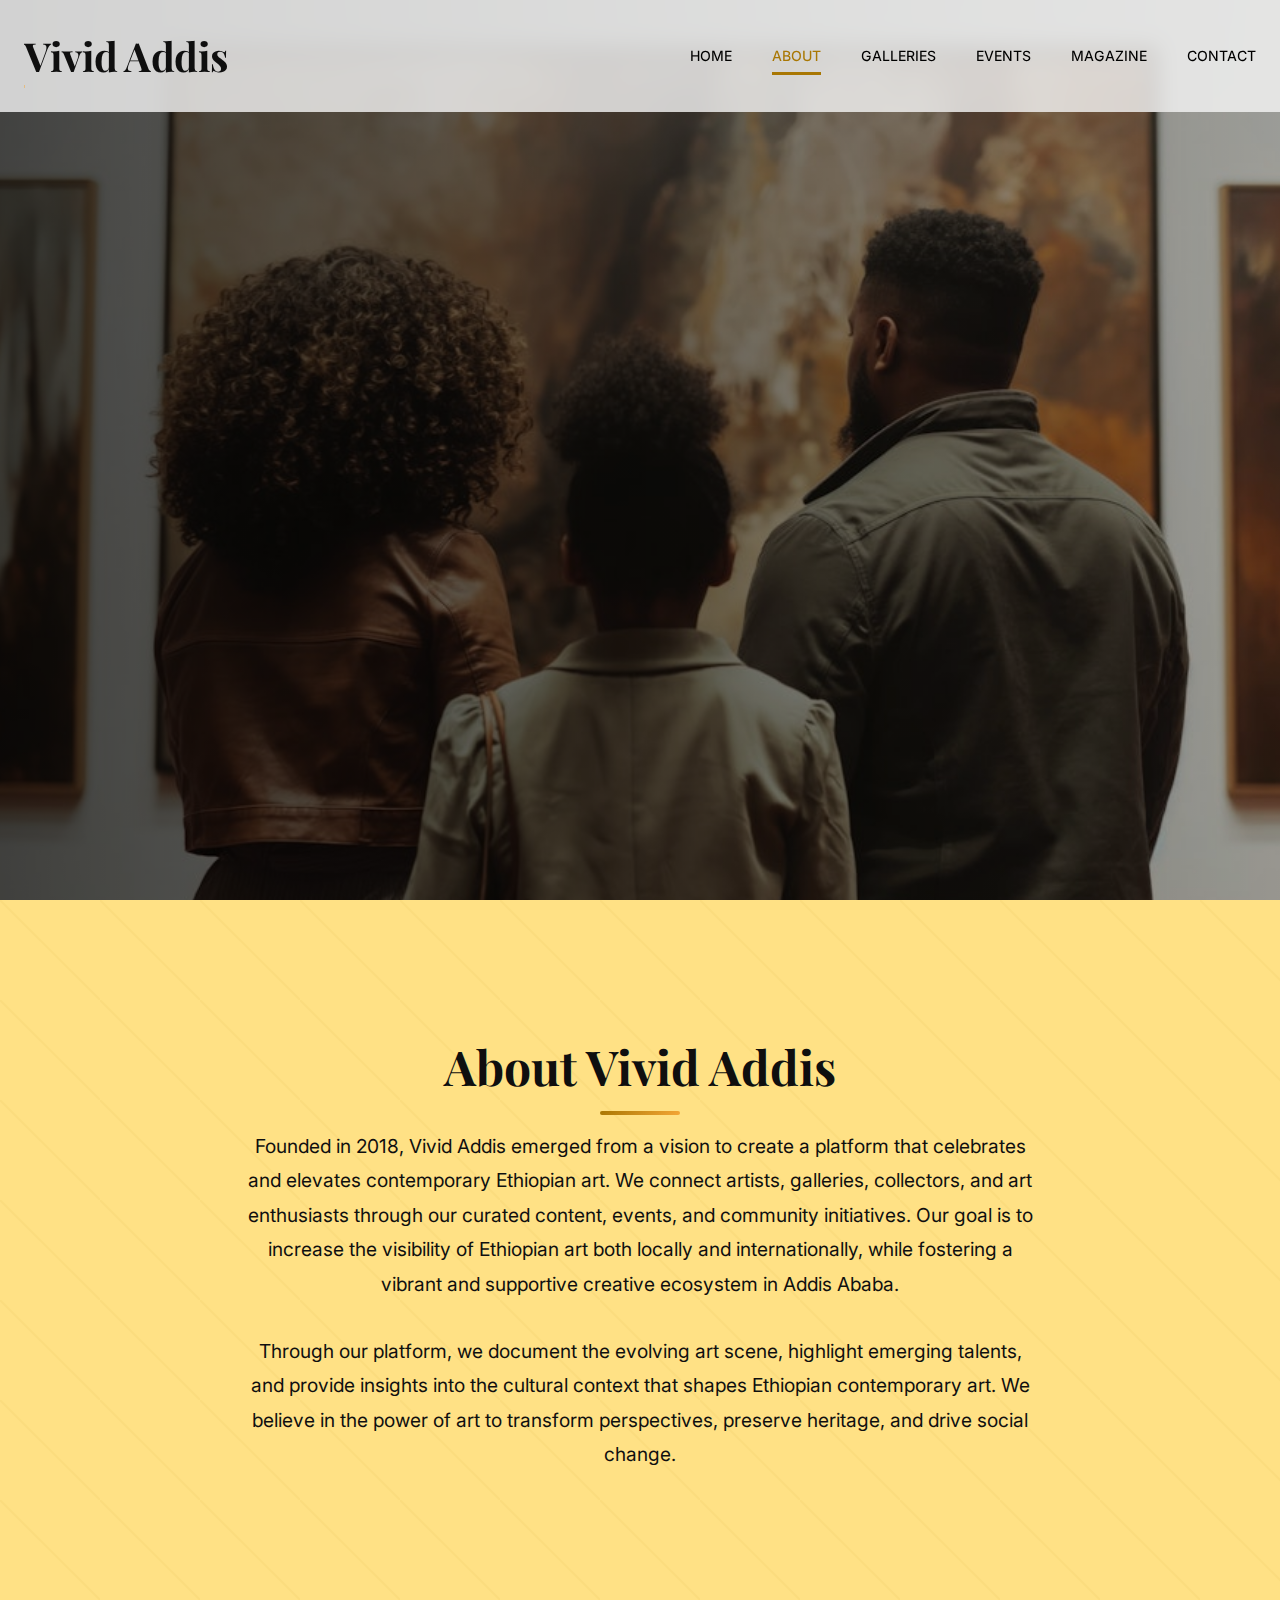
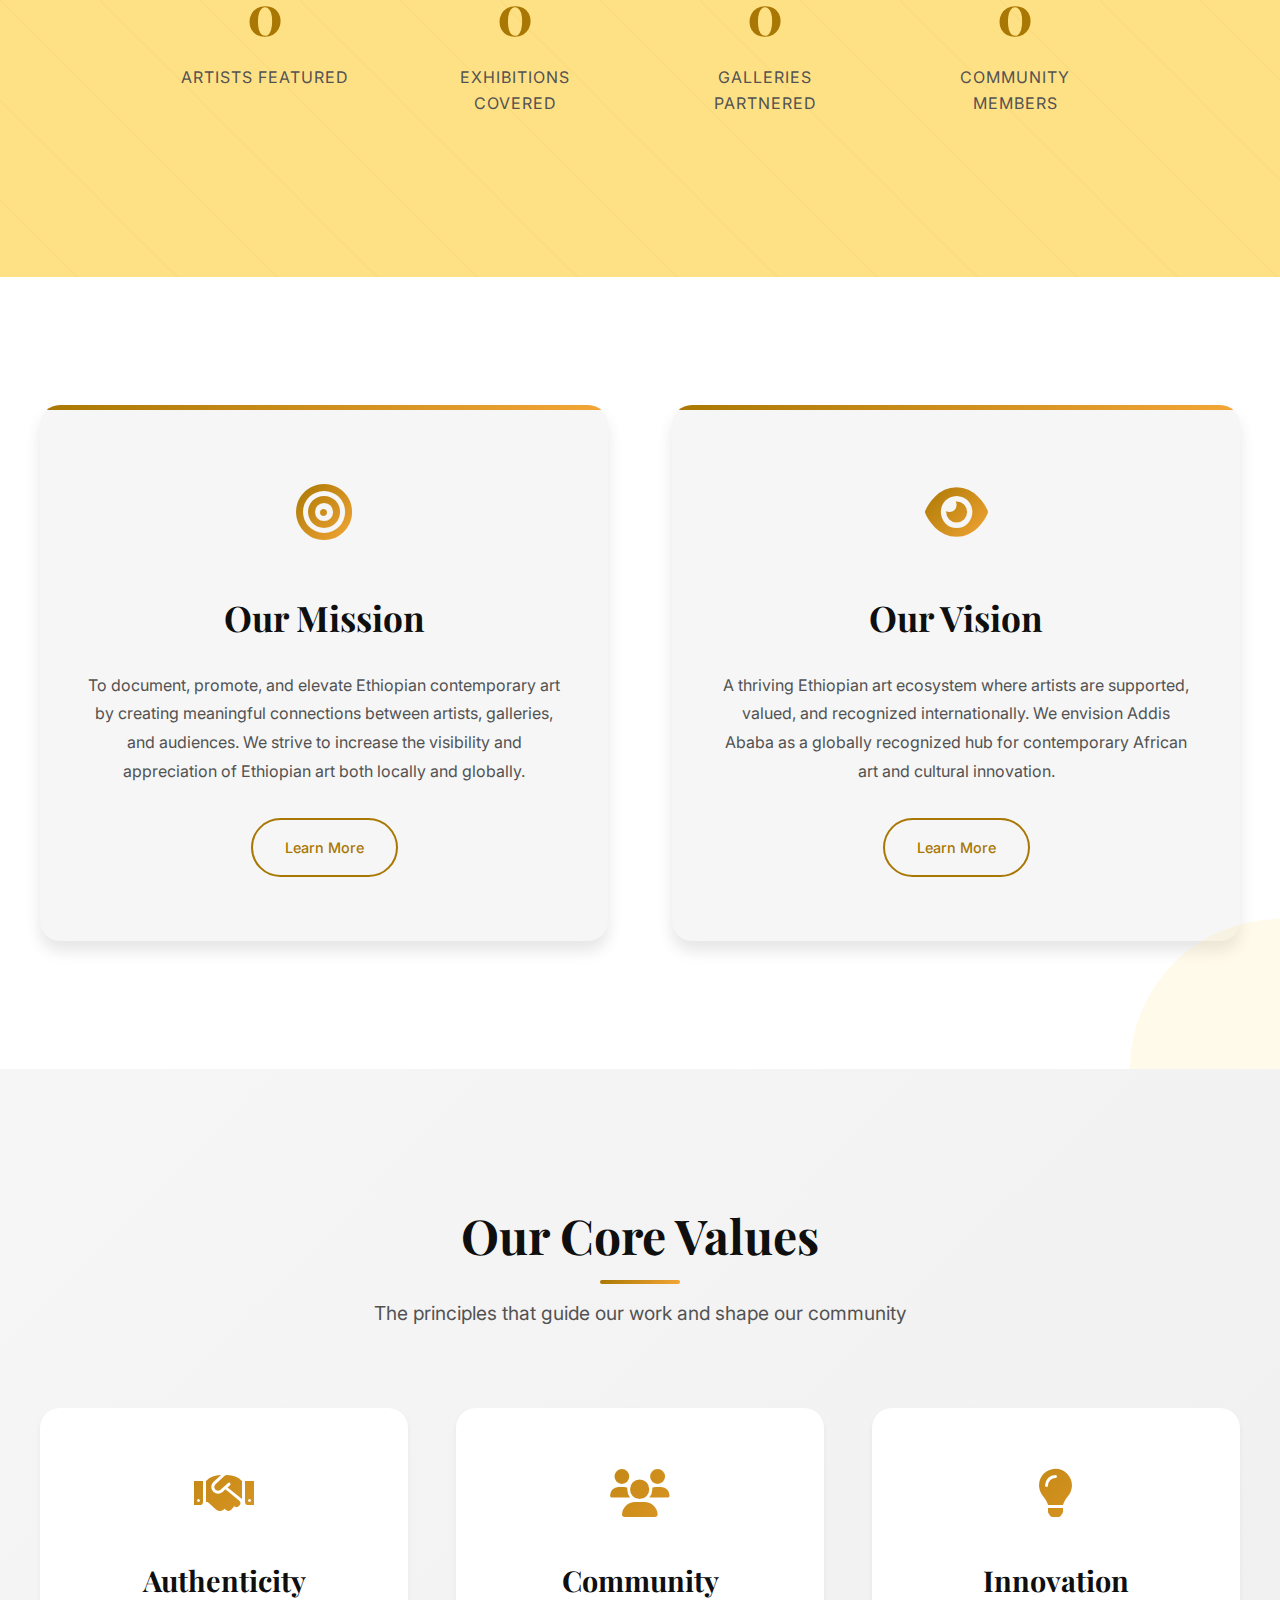
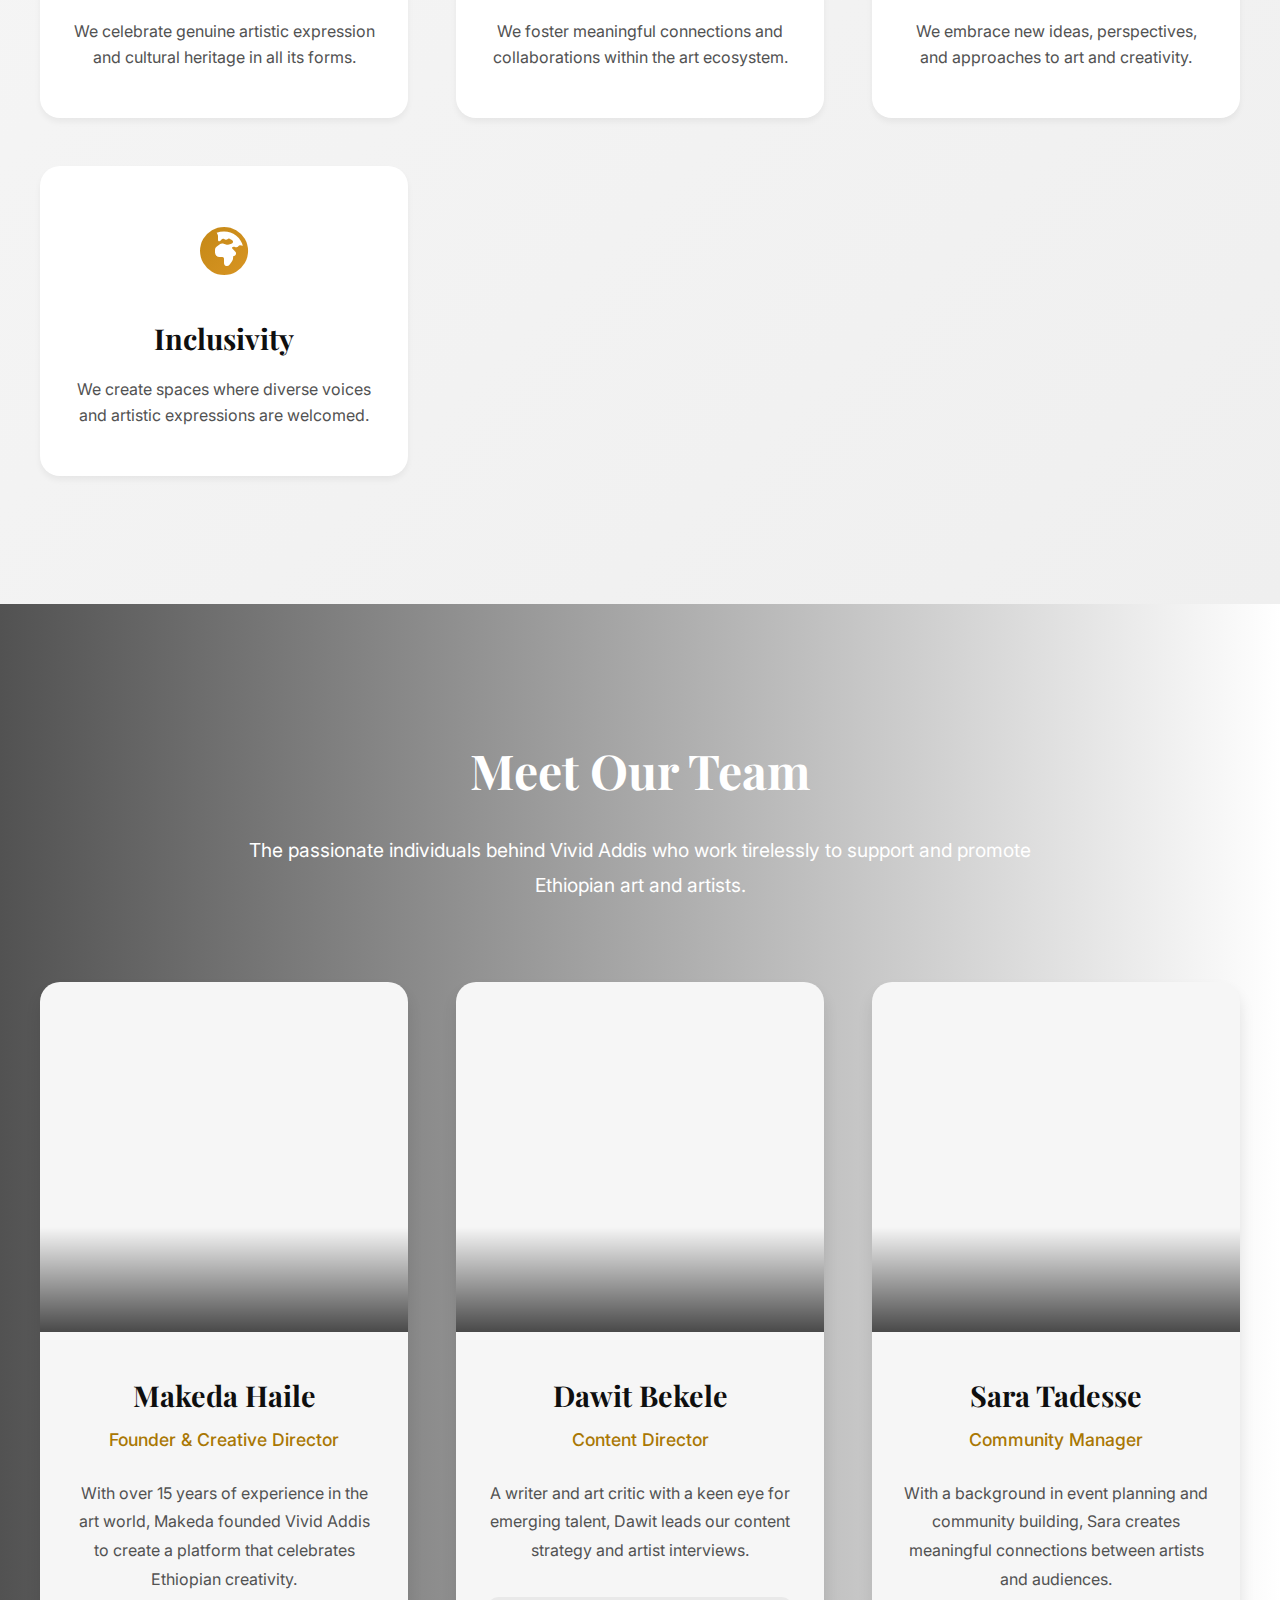
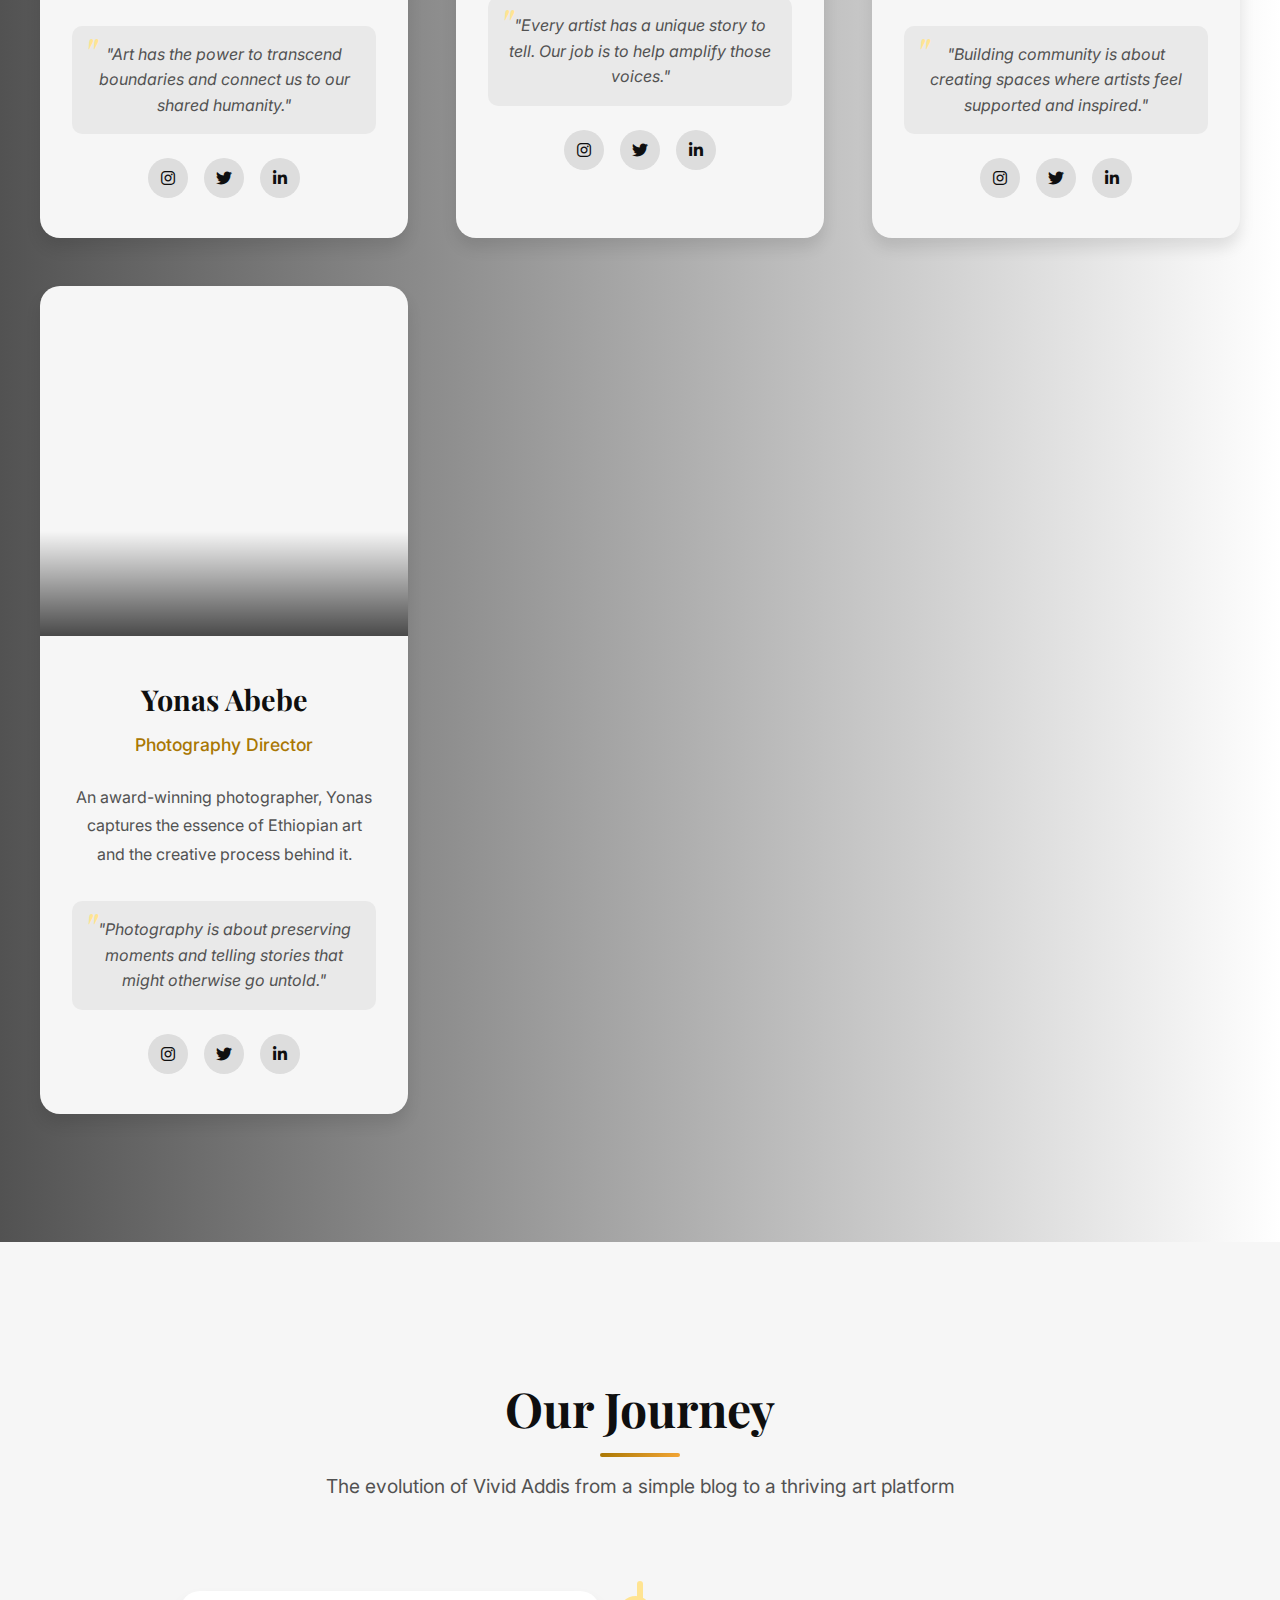
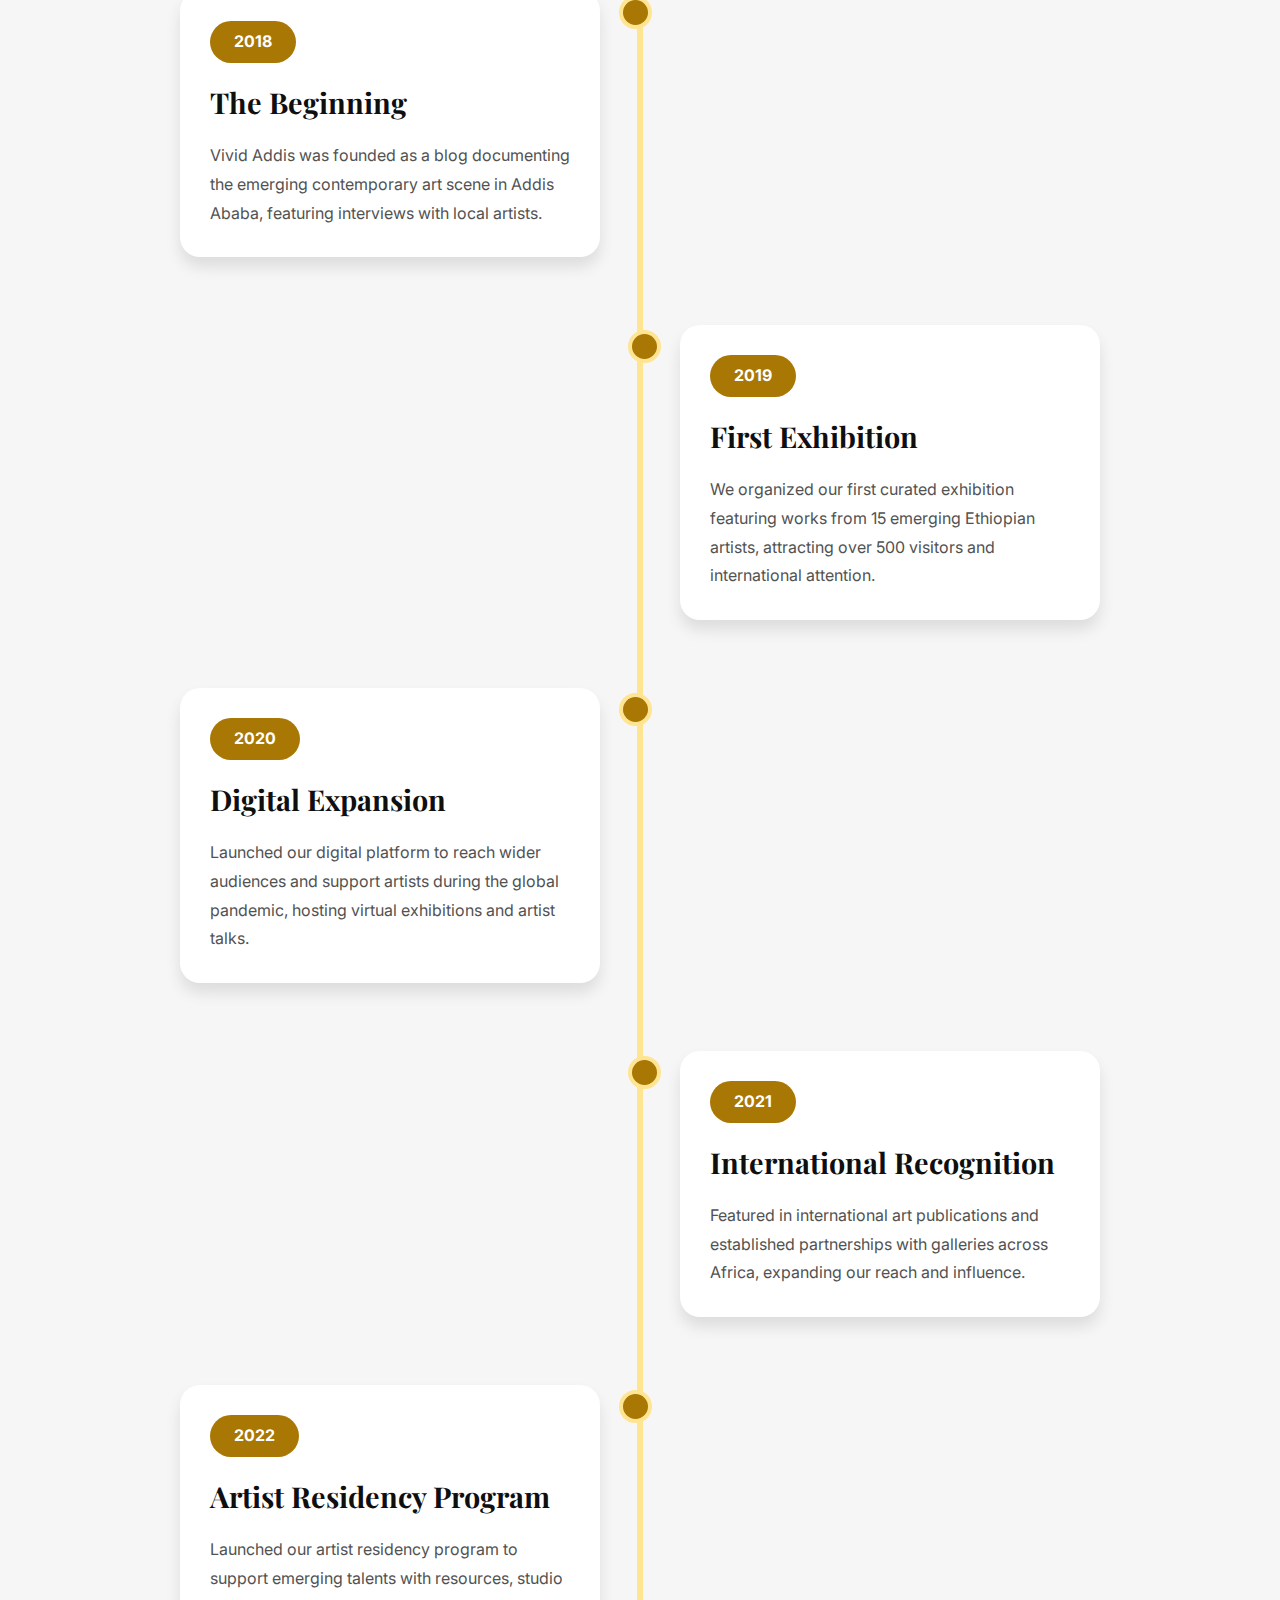
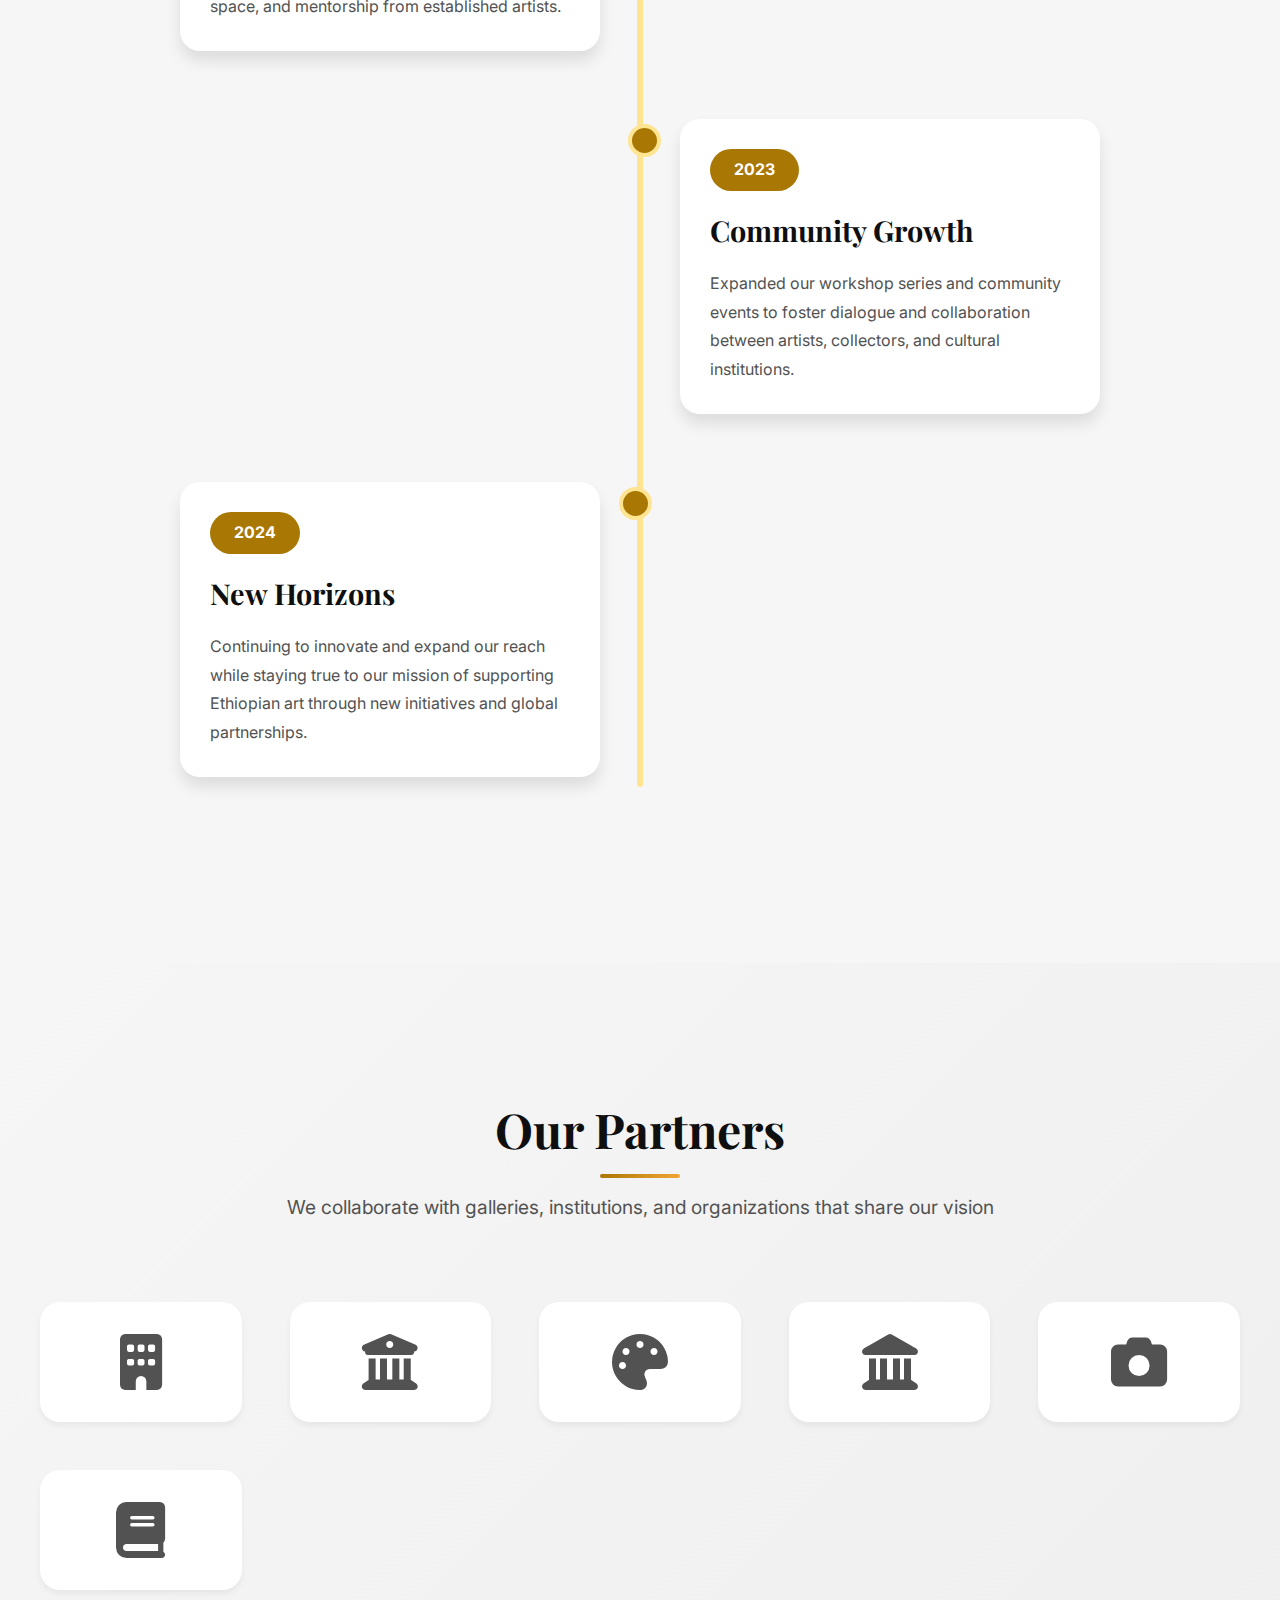
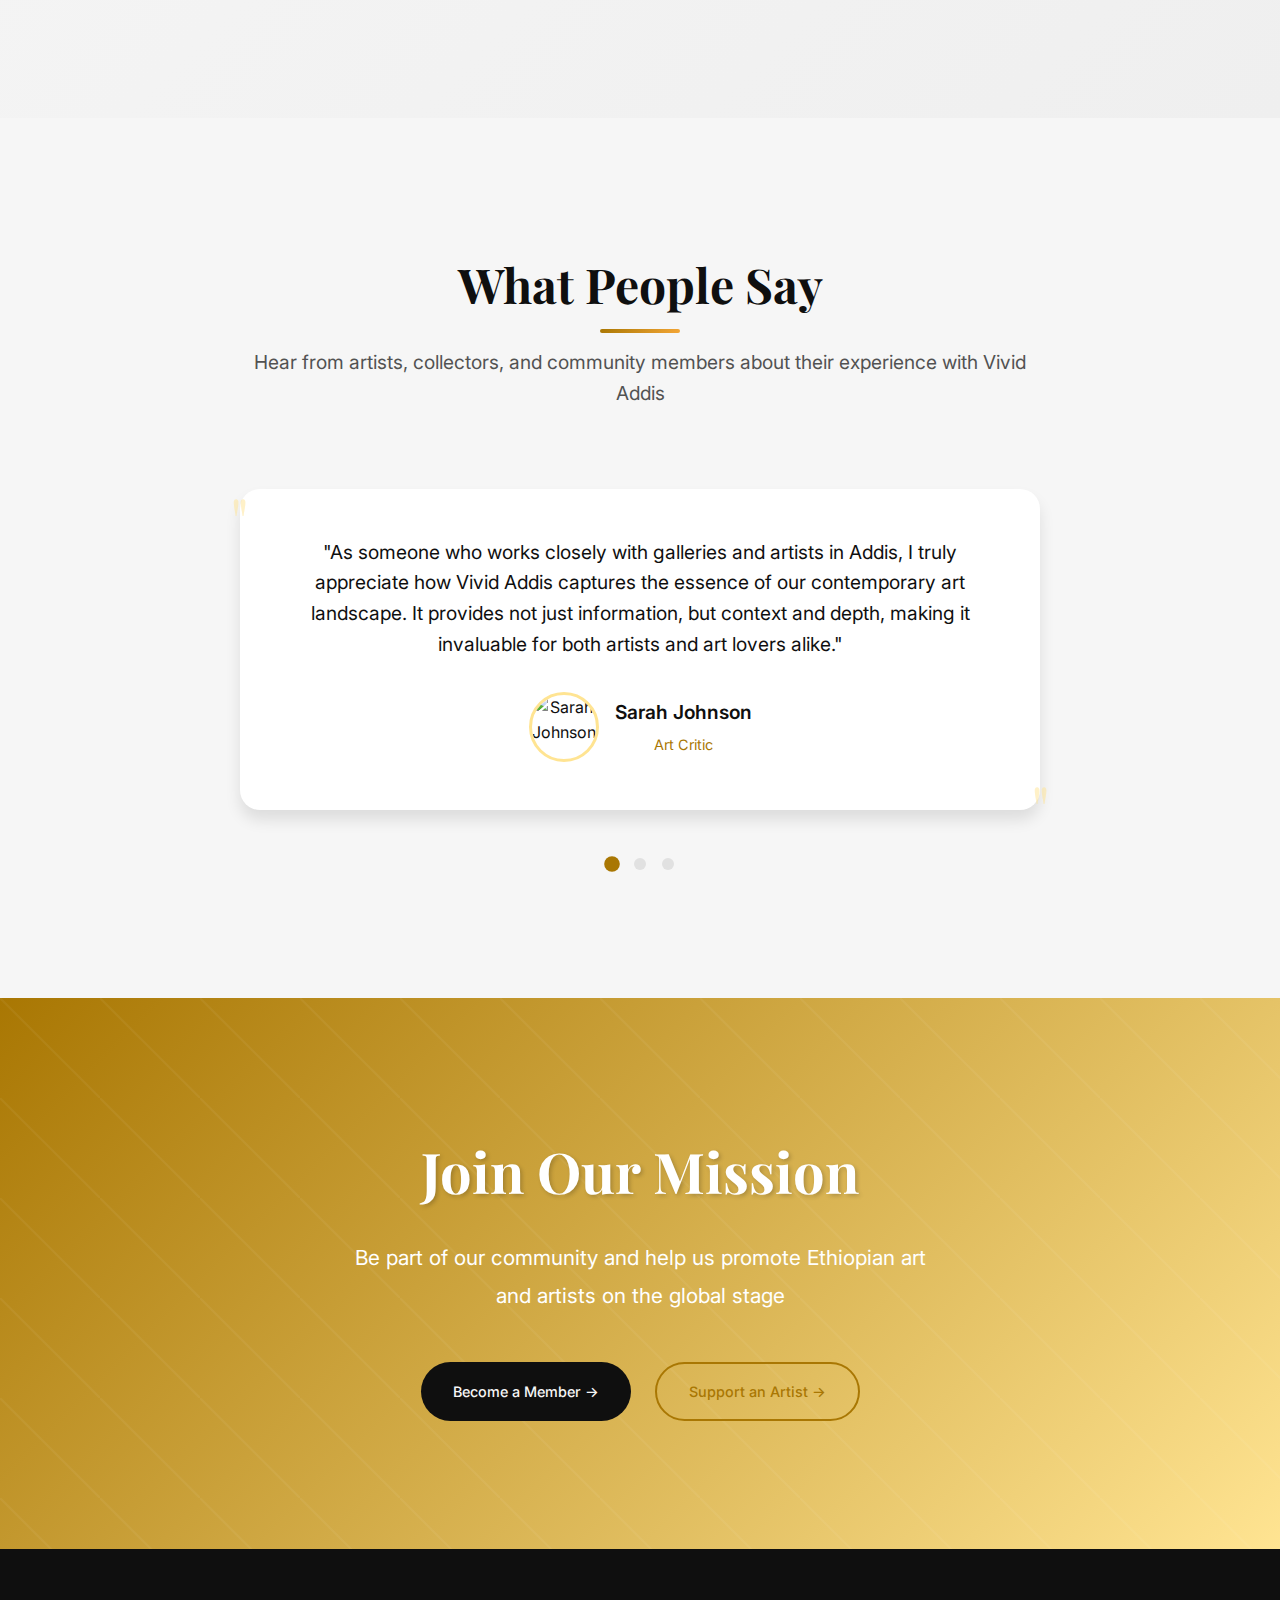
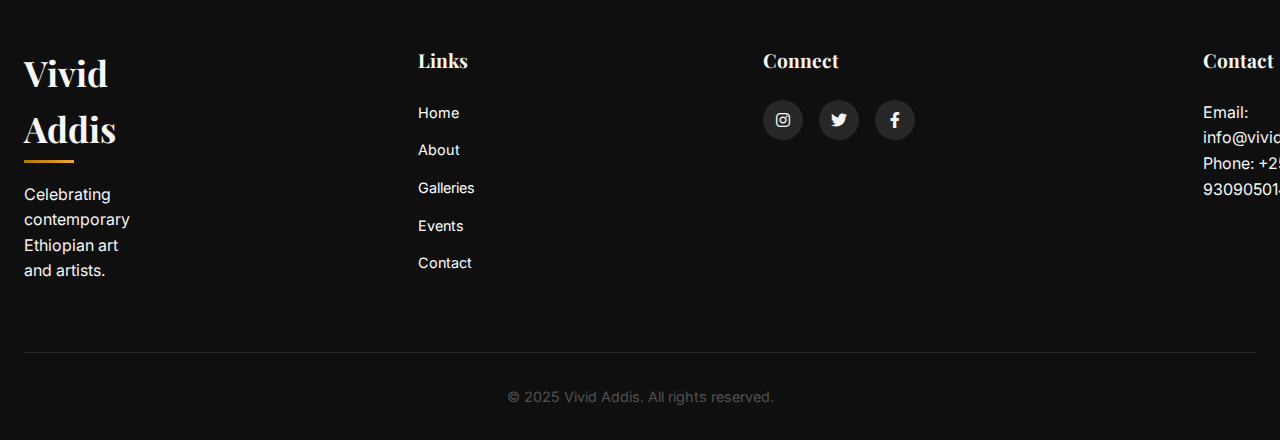
==== commit 044b782e: "Add files via upload" ====
--- a/about.html
+++ b/about.html
@@ -153,6 +153,83 @@
             cursor: pointer;
         }
 
+        .mobile-menu {
+    position: fixed;
+    top: 0;
+    right: -100%;
+    width: 80%;
+    max-width: 400px;
+    height: 100vh;
+    background: var(--bg-secondary);
+    z-index: 1001;
+    padding: 5rem 2rem 2rem;
+    box-shadow: var(--shadow-lg);
+    transition: right 0.3s ease;
+    overflow-y: auto;
+}
+
+.mobile-menu.active {
+    right: 0;
+}
+
+.mobile-menu-close {
+    position: absolute;
+    top: 1.5rem;
+    right: 1.5rem;
+    background: none;
+    border: none;
+    font-size: 1.5rem;
+    color: var(--text-primary);
+    cursor: pointer;
+}
+
+.mobile-menu-links {
+    display: flex;
+    flex-direction: column;
+    gap: 1.5rem;
+}
+
+.mobile-menu-links a {
+    text-decoration: none;
+    color: var(--text-primary);
+    font-size: 1.2rem;
+    font-weight: 500;
+    text-transform: uppercase;
+    letter-spacing: 1px;
+    padding: 0.5rem 0;
+    border-bottom: 1px solid var(--border);
+    transition: color 0.3s ease;
+}
+
+.mobile-menu-links a:hover,
+.mobile-menu-links a.active {
+    color: var(--accent);
+}
+
+.mobile-menu-social {
+    margin-top: 2rem;
+    display: flex;
+    gap: 1rem;
+}
+
+.mobile-menu-overlay {
+    position: fixed;
+    top: 0;
+    left: 0;
+    width: 100%;
+    height: 100%;
+    background: rgba(0, 0, 0, 0.5);
+    z-index: 1000;
+    opacity: 0;
+    visibility: hidden;
+    transition: opacity 0.3s ease, visibility 0.3s ease;
+}
+
+.mobile-menu-overlay.active {
+    opacity: 1;
+    visibility: visible;
+}
+
         .hero {
             height: 100vh;
             display: flex;
@@ -1814,6 +1891,26 @@
     <div class="scroll-top">
         <i class="fas fa-arrow-up"></i>
     </div>
+
+    <div class="mobile-menu-overlay"></div>
+<div class="mobile-menu">
+    <button class="mobile-menu-close">
+        <i class="fas fa-times"></i>
+    </button>
+    <div class="mobile-menu-links">
+        <a href="index.html">Home</a>
+        <a class="active" href="about.html">About</a>
+        <a href="galleries.html">Galleries</a>
+        <a href="events.html">Events</a>
+        <a href="magazine.html">Magazine</a>
+        <a href="contact.html">Contact</a>
+    </div>
+    <div class="mobile-menu-social">
+        <a href="#" class="social-link"><i class="fab fa-instagram"></i></a>
+        <a href="#" class="social-link"><i class="fab fa-twitter"></i></a>
+        <a href="#" class="social-link"><i class="fab fa-facebook-f"></i></a>
+    </div>
+</div>
 
     <script src="https://cdnjs.cloudflare.com/ajax/libs/aos/2.3.4/aos.js"></script>
     <script>
@@ -1948,14 +2045,34 @@
                 }
             });
 
-            // Mobile menu toggle
-            const mobileMenuBtn = document.querySelector('.mobile-menu-btn');
-            const navLinks = document.querySelector('.nav-links');
-            
-            mobileMenuBtn.addEventListener('click', function() {
-                navLinks.style.display = navLinks.style.display === 'flex' ? 'none' : 'flex';
-            });
+            // Mobile menu functionality
+const mobileMenuBtn = document.querySelector('.mobile-menu-btn');
+const mobileMenu = document.querySelector('.mobile-menu');
+const mobileMenuClose = document.querySelector('.mobile-menu-close');
+const mobileMenuOverlay = document.querySelector('.mobile-menu-overlay');
+const mobileMenuLinks = document.querySelectorAll('.mobile-menu-links a');
+
+function openMobileMenu() {
+    mobileMenu.classList.add('active');
+    mobileMenuOverlay.classList.add('active');
+    document.body.style.overflow = 'hidden';
+}
+
+function closeMobileMenu() {
+    mobileMenu.classList.remove('active');
+    mobileMenuOverlay.classList.remove('active');
+    document.body.style.overflow = '';
+}
+
+mobileMenuBtn.addEventListener('click', openMobileMenu);
+mobileMenuClose.addEventListener('click', closeMobileMenu);
+mobileMenuOverlay.addEventListener('click', closeMobileMenu);
+
+mobileMenuLinks.forEach(link => {
+    link.addEventListener('click', closeMobileMenu);
+});
         });
     </script>
 <script data-cfasync="false" src="/cdn-cgi/scripts/5c5dd728/cloudflare-static/email-decode.min.js"></script></body>
-</html>+</html>
+
